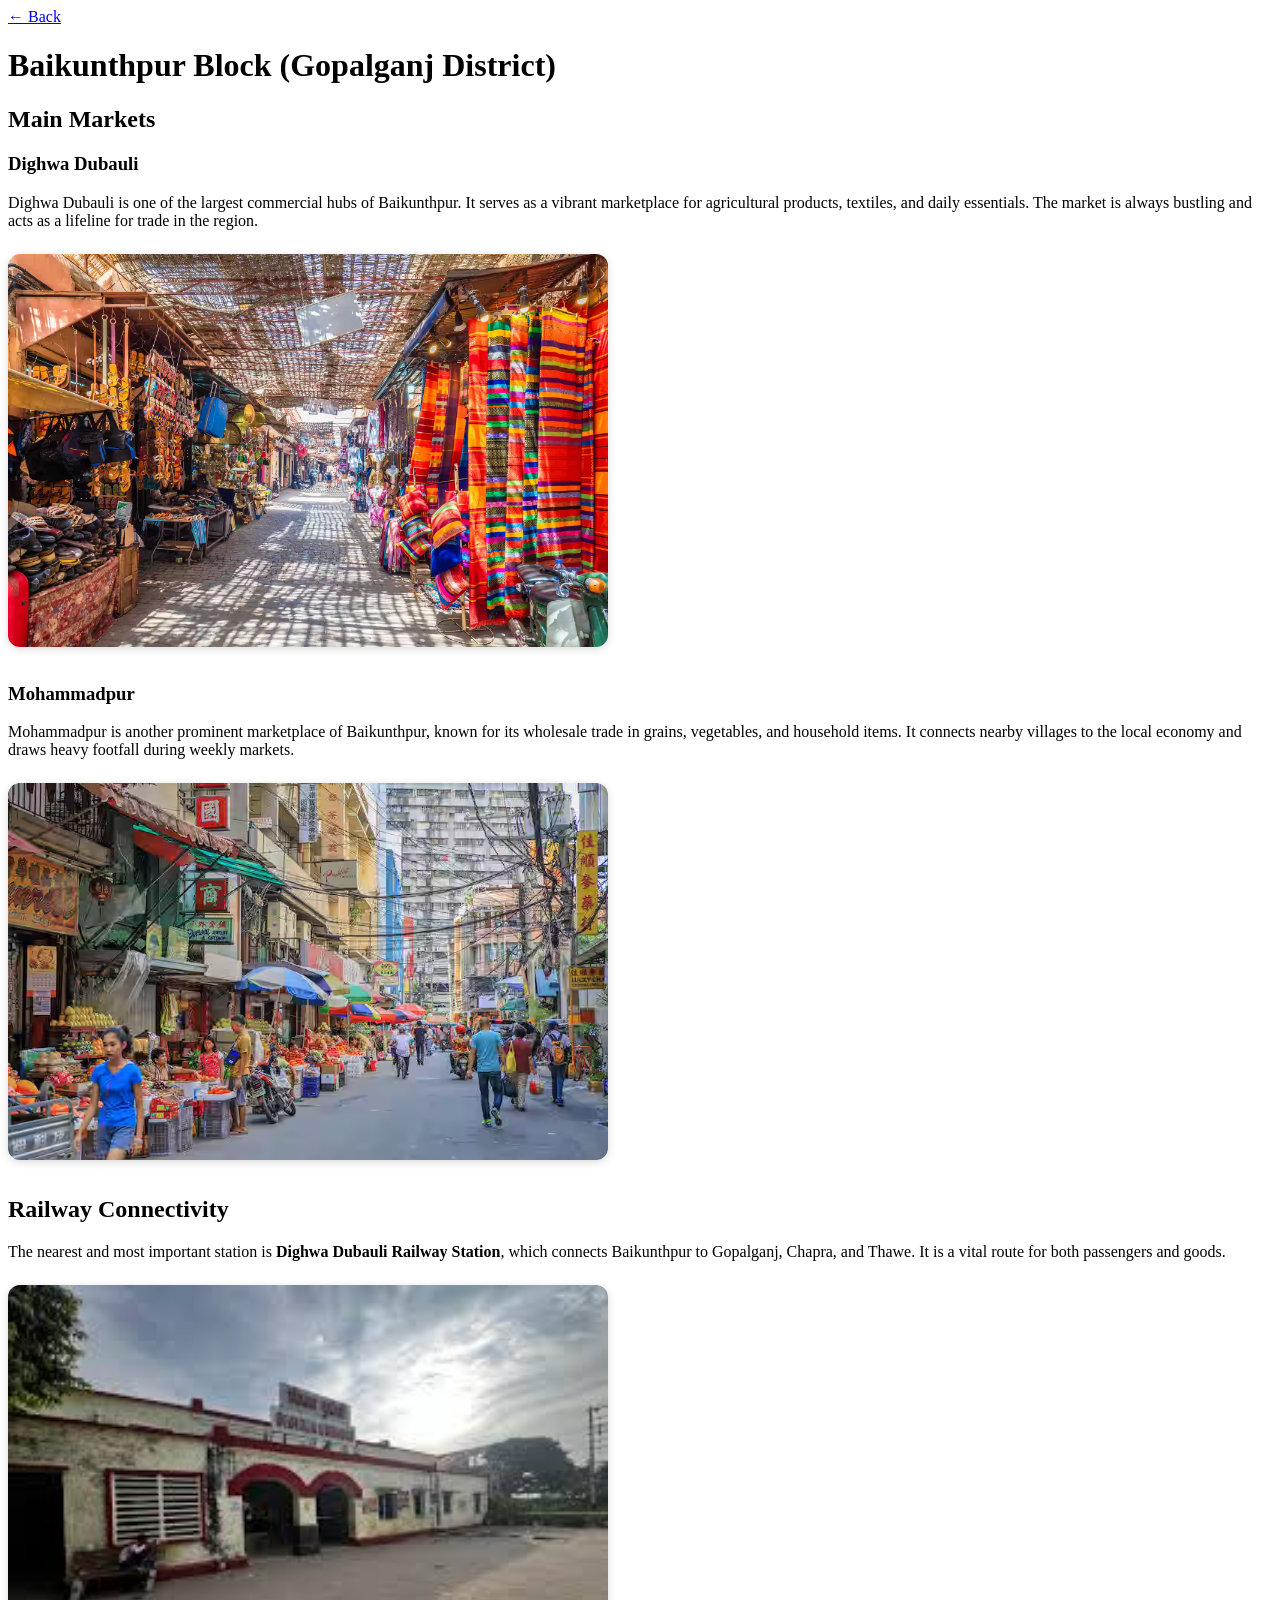
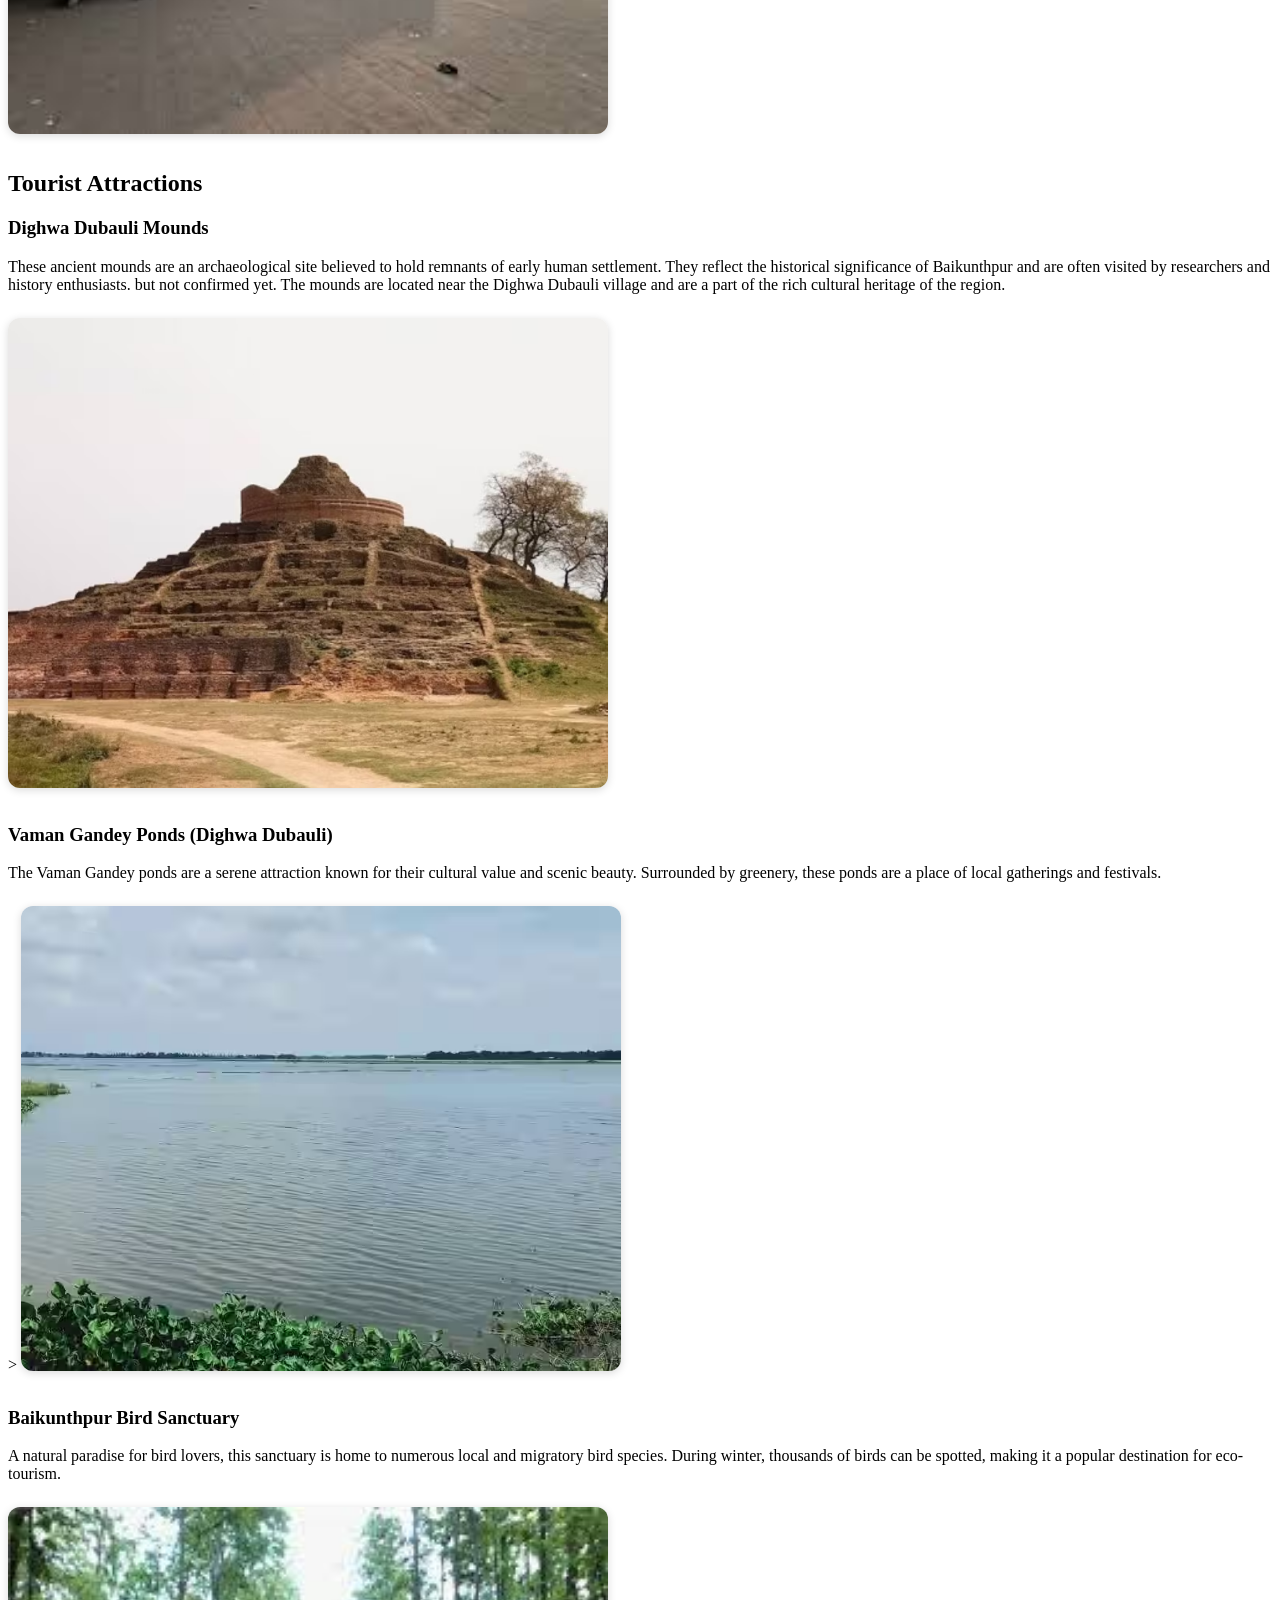
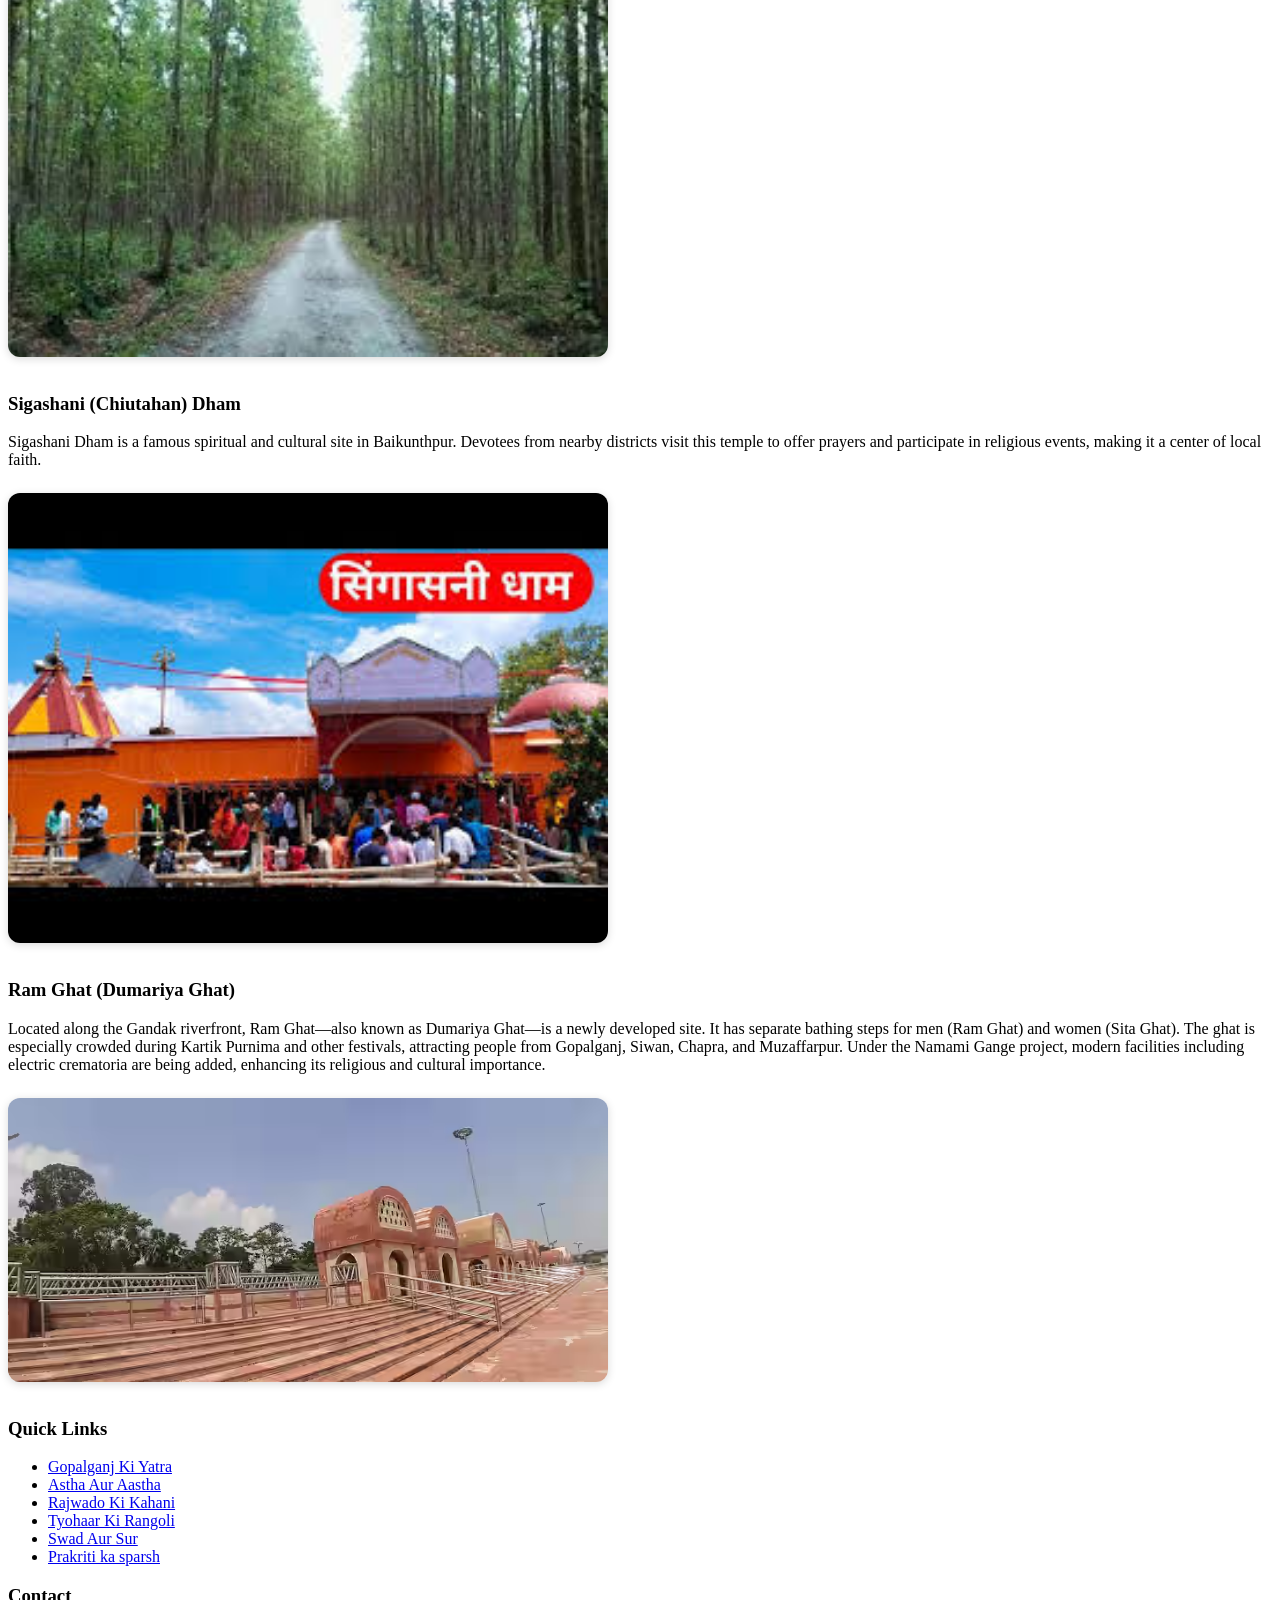
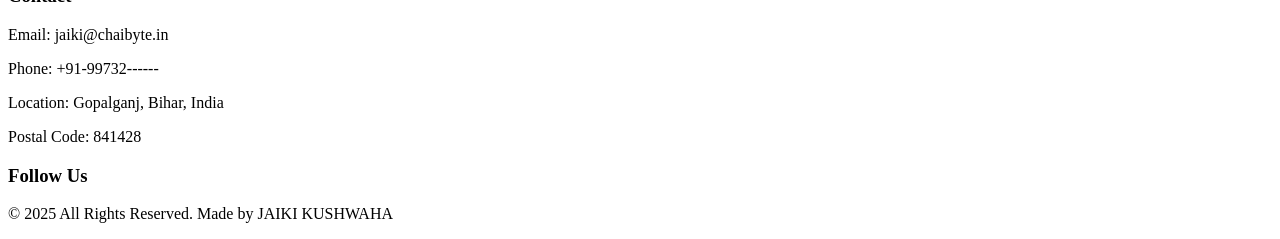
==== blocks/baikunthpur.html @ 605ecafc "add" ====
<!DOCTYPE html>
<html lang="en">
<head>
  <meta charset="UTF-8">
  <title>Baikunthpur Block — Gopalganj</title>
  <link rel="stylesheet" href="/explore-gopalganj/style.css">
  <style>
    .place {
      margin-bottom: 2rem;
    }
    .place img {
      width: 100%;
      max-width: 600px;
      border-radius: 12px;
      margin-top: 0.5rem;
      box-shadow: 0 2px 8px rgba(0,0,0,0.15);
    }
  </style>
</head>
<body>
  <nav><a href="/explore-gopalganj/index.html">← Back</a></nav>
  <main class="block-detail-page">
    <h1>Baikunthpur Block (Gopalganj District)</h1>

    <section>
      <h2>Main Markets</h2>
      <div class="place">
        <h3>Dighwa Dubauli</h3
            <p>
          Dighwa Dubauli is one of the largest commercial hubs of Baikunthpur. 
          It serves as a vibrant marketplace for agricultural products, textiles, and daily essentials. 
          The market is always bustling and acts as a lifeline for trade in the region.
        </p>
        <img src="/blocks/dighwa dubauli market.avif" alt="Dighwa Dubauli Market">
      </div>
      <div class="place">
        <h3>Mohammadpur</h3>
        <p>
          Mohammadpur is another prominent marketplace of Baikunthpur, 
          known for its wholesale trade in grains, vegetables, and household items. 
          It connects nearby villages to the local economy and draws heavy footfall during weekly markets.
        </p>
        <img src="/blocks/mohammadpur market.avif" alt="Mohammadpur Market">
      </div>
    </section>

    <section>
      <h2>Railway Connectivity</h2>
      <div class="place">
        <p>
          The nearest and most important station is <strong>Dighwa Dubauli Railway Station</strong>, 
          which connects Baikunthpur to Gopalganj, Chapra, and Thawe. 
          It is a vital route for both passengers and goods.
        </p>
        <img src="/blocks/dwdi railway.jpeg" alt="Dighwa Dubauli Railway Station">
      </div>
    </section>

    <section>
      <h2>Tourist Attractions</h2>

      <div class="place">
        <h3>Dighwa Dubauli Mounds</h3>
        <p>
          These ancient mounds are an archaeological site believed to hold remnants of 
          early human settlement. They reflect the historical significance of Baikunthpur and 
          are often visited by researchers and history enthusiasts. but not confirmed yet.
          The mounds are located near the Dighwa Dubauli village and are a part of the rich cultural heritage of the region.
        </p>
        <img src="/blocks/dighwa dubauli mounds.avif" alt="Dighwa Dubauli Mounds">
      </div>

      <div class="place">
        <h3>Vaman Gandey Ponds (Dighwa Dubauli)</h3>
        <p>
          The Vaman Gandey ponds are a serene attraction known for their cultural value and scenic beauty. 
          Surrounded by greenery, these ponds are a place of local gatherings and festivals.
        </p>>
        <img src="/blocks/vaman pandey ponds.avif" alt="Vaman Gandey Ponds">
      </div>

      <div class="place">
        <h3>Baikunthpur Bird Sanctuary</h3>
        <p>
          A natural paradise for bird lovers, this sanctuary is home to numerous local and migratory bird species. 
          During winter, thousands of birds can be spotted, making it a popular destination for eco-tourism.
        </p>
        <img src="/blocks/baikunthpur bird.jpeg" alt="Baikunthpur Bird Sanctuary">
      </div>

      <div class="place">
        <h3>Sigashani (Chiutahan) Dham</h3>
        <p>
          Sigashani Dham is a famous spiritual and cultural site in Baikunthpur. 
          Devotees from nearby districts visit this temple to offer prayers and participate in religious events, 
          making it a center of local faith.
        </p>
        <img src="/blocks/sigashani dham.jpeg" alt="Sigashani Dham Baikunthpur">
      </div>
    
        <div class="place">
        <h3>Ram Ghat (Dumariya Ghat)</h3>
        <p>
          Located along the Gandak riverfront, Ram Ghat—also known as Dumariya Ghat—is a newly developed site. 
          It has separate bathing steps for men (Ram Ghat) and women (Sita Ghat). 
          The ghat is especially crowded during Kartik Purnima and other festivals, attracting people 
          from Gopalganj, Siwan, Chapra, and Muzaffarpur. Under the Namami Gange project, 
          modern facilities including electric crematoria are being added, enhancing its religious 
          and cultural importance.
        </p>
        <img src="/blocks/dumariya ghat.avif" alt="Dumariya Ghat Baikunthpur">
      </div>
    </section>
    <!-- Footer -->
    <footer class="footer">
      <div class="footer-container">
        <div class="footer-section">
          <h3>Quick Links</h3>
          <ul>
            <li><a href="#yatra">Gopalganj Ki Yatra</a></li>
            <li><a href="#">Astha Aur Aastha</a></li>
            <li><a href="#">Rajwado Ki Kahani</a></li>
            <li><a href="#">Tyohaar Ki Rangoli</a></li>
            <li><a href="#">Swad Aur Sur</a></li>
            <li><a href="#">Prakriti ka sparsh</a></li>
          </ul>
        </div>

        <div class="footer-section">
          <h3>Contact</h3>
          <p>Email: jaiki@chaibyte.in</p>
          <p>Phone: +91-99732------</p>
          <p>Location: Gopalganj, Bihar, India</p>
          <p>Postal Code: 841428</p>
        </div>

        <div class="footer-section">
          <h3>Follow Us</h3>
          <a href="https://instagram.com/jaiki_839" target="_blank"><i class="fab fa-instagram"></i></a>
          <a href="https://github.com/Jaiki-839" target="_blank"><i class="fab fa-github"></i></a>
          <a href="https://linkedin.com/Jaiki_839" target="_blank"><i class="fab fa-linkedin"></i></a>
          <a href="https://x.com/Jaiki_Kushwaha" target="_blank"><i class="fab fa-twitter"></i></a>
          <a href="https://www.chaibyte.in" target="_blank"><i class="fas fa-globe"></i></a>
        </div>
      </div>
      <div class="footer-bottom">
        <p>&copy; 2025 All Rights Reserved. Made by JAIKI KUSHWAHA</p>
      </div>
    </footer>
  </main>
</body>
</html>
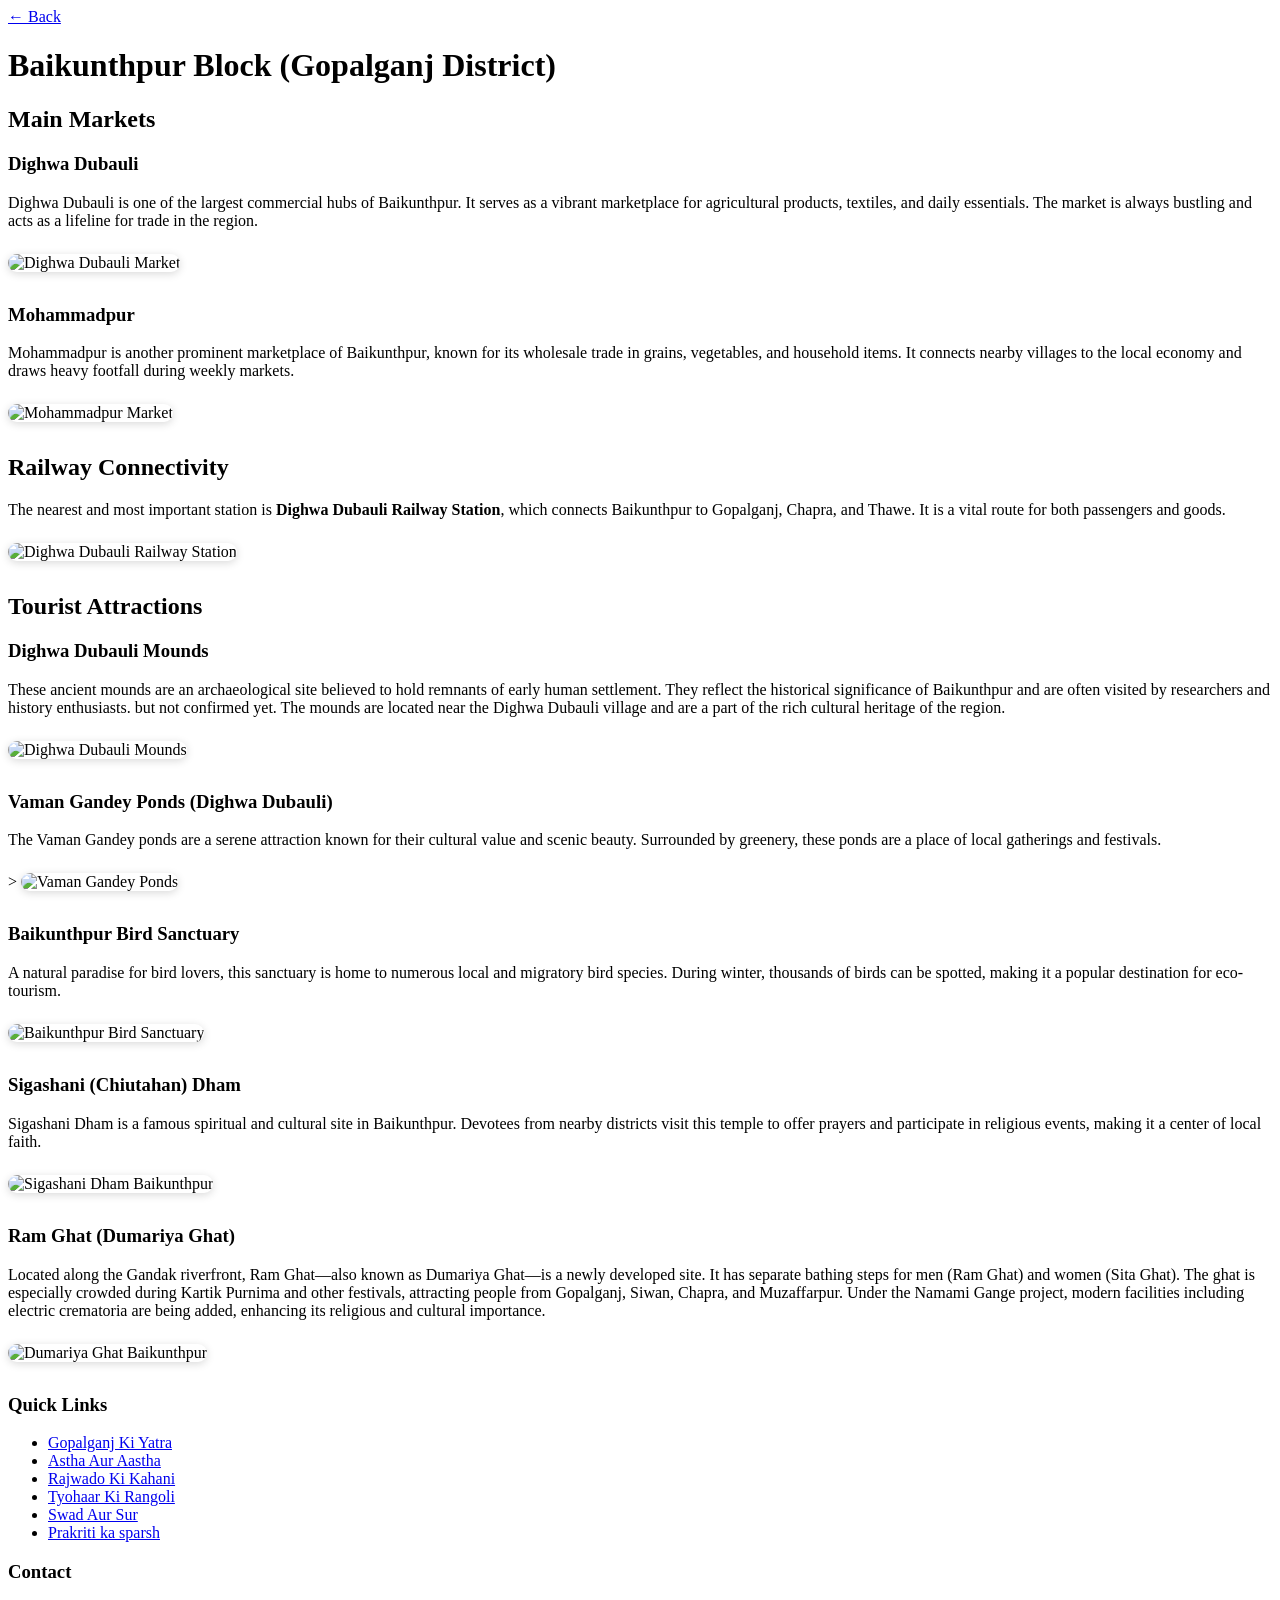
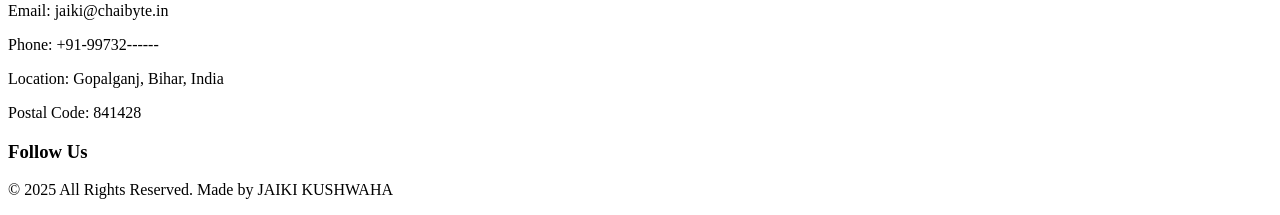
==== commit b6365311: "fix bug" ====
--- a/blocks/baikunthpur.html
+++ b/blocks/baikunthpur.html
@@ -31,7 +31,7 @@
           It serves as a vibrant marketplace for agricultural products, textiles, and daily essentials. 
           The market is always bustling and acts as a lifeline for trade in the region.
         </p>
-        <img src="/blocks/dighwa dubauli market.avif" alt="Dighwa Dubauli Market">
+        <img src="/explore-gopalganj/blocks/dighwa dubauli market.avif" alt="Dighwa Dubauli Market">
       </div>
       <div class="place">
         <h3>Mohammadpur</h3>
@@ -40,7 +40,7 @@
           known for its wholesale trade in grains, vegetables, and household items. 
           It connects nearby villages to the local economy and draws heavy footfall during weekly markets.
         </p>
-        <img src="/blocks/mohammadpur market.avif" alt="Mohammadpur Market">
+        <img src="/explore-gopalganj/blocks/mohammadpur market.avif" alt="Mohammadpur Market">
       </div>
     </section>
 
@@ -52,7 +52,7 @@
           which connects Baikunthpur to Gopalganj, Chapra, and Thawe. 
           It is a vital route for both passengers and goods.
         </p>
-        <img src="/blocks/dwdi railway.jpeg" alt="Dighwa Dubauli Railway Station">
+        <img src="/explore-gopalganj/blocks/dwdi railway.jpeg" alt="Dighwa Dubauli Railway Station">
       </div>
     </section>
 
@@ -67,7 +67,7 @@
           are often visited by researchers and history enthusiasts. but not confirmed yet.
           The mounds are located near the Dighwa Dubauli village and are a part of the rich cultural heritage of the region.
         </p>
-        <img src="/blocks/dighwa dubauli mounds.avif" alt="Dighwa Dubauli Mounds">
+        <img src="/explore-gopalganj/blocks/dighwa dubauli mounds.avif" alt="Dighwa Dubauli Mounds">
       </div>
 
       <div class="place">
@@ -76,7 +76,7 @@
           The Vaman Gandey ponds are a serene attraction known for their cultural value and scenic beauty. 
           Surrounded by greenery, these ponds are a place of local gatherings and festivals.
         </p>>
-        <img src="/blocks/vaman pandey ponds.avif" alt="Vaman Gandey Ponds">
+        <img src="/explore-gopalganj/blocks/vaman pandey ponds.avif" alt="Vaman Gandey Ponds">
       </div>
 
       <div class="place">
@@ -85,7 +85,7 @@
           A natural paradise for bird lovers, this sanctuary is home to numerous local and migratory bird species. 
           During winter, thousands of birds can be spotted, making it a popular destination for eco-tourism.
         </p>
-        <img src="/blocks/baikunthpur bird.jpeg" alt="Baikunthpur Bird Sanctuary">
+        <img src="/explore-gopalganj/blocks/baikunthpur bird.jpeg" alt="Baikunthpur Bird Sanctuary">
       </div>
 
       <div class="place">
@@ -95,7 +95,7 @@
           Devotees from nearby districts visit this temple to offer prayers and participate in religious events, 
           making it a center of local faith.
         </p>
-        <img src="/blocks/sigashani dham.jpeg" alt="Sigashani Dham Baikunthpur">
+        <img src="/explore-gopalganj/blocks/sigashani dham.jpeg" alt="Sigashani Dham Baikunthpur">
       </div>
     
         <div class="place">
@@ -108,7 +108,7 @@
           modern facilities including electric crematoria are being added, enhancing its religious 
           and cultural importance.
         </p>
-        <img src="/blocks/dumariya ghat.avif" alt="Dumariya Ghat Baikunthpur">
+        <img src="/explore-gopalganj/blocks/dumariya ghat.avif" alt="Dumariya Ghat Baikunthpur">
       </div>
     </section>
     <!-- Footer -->
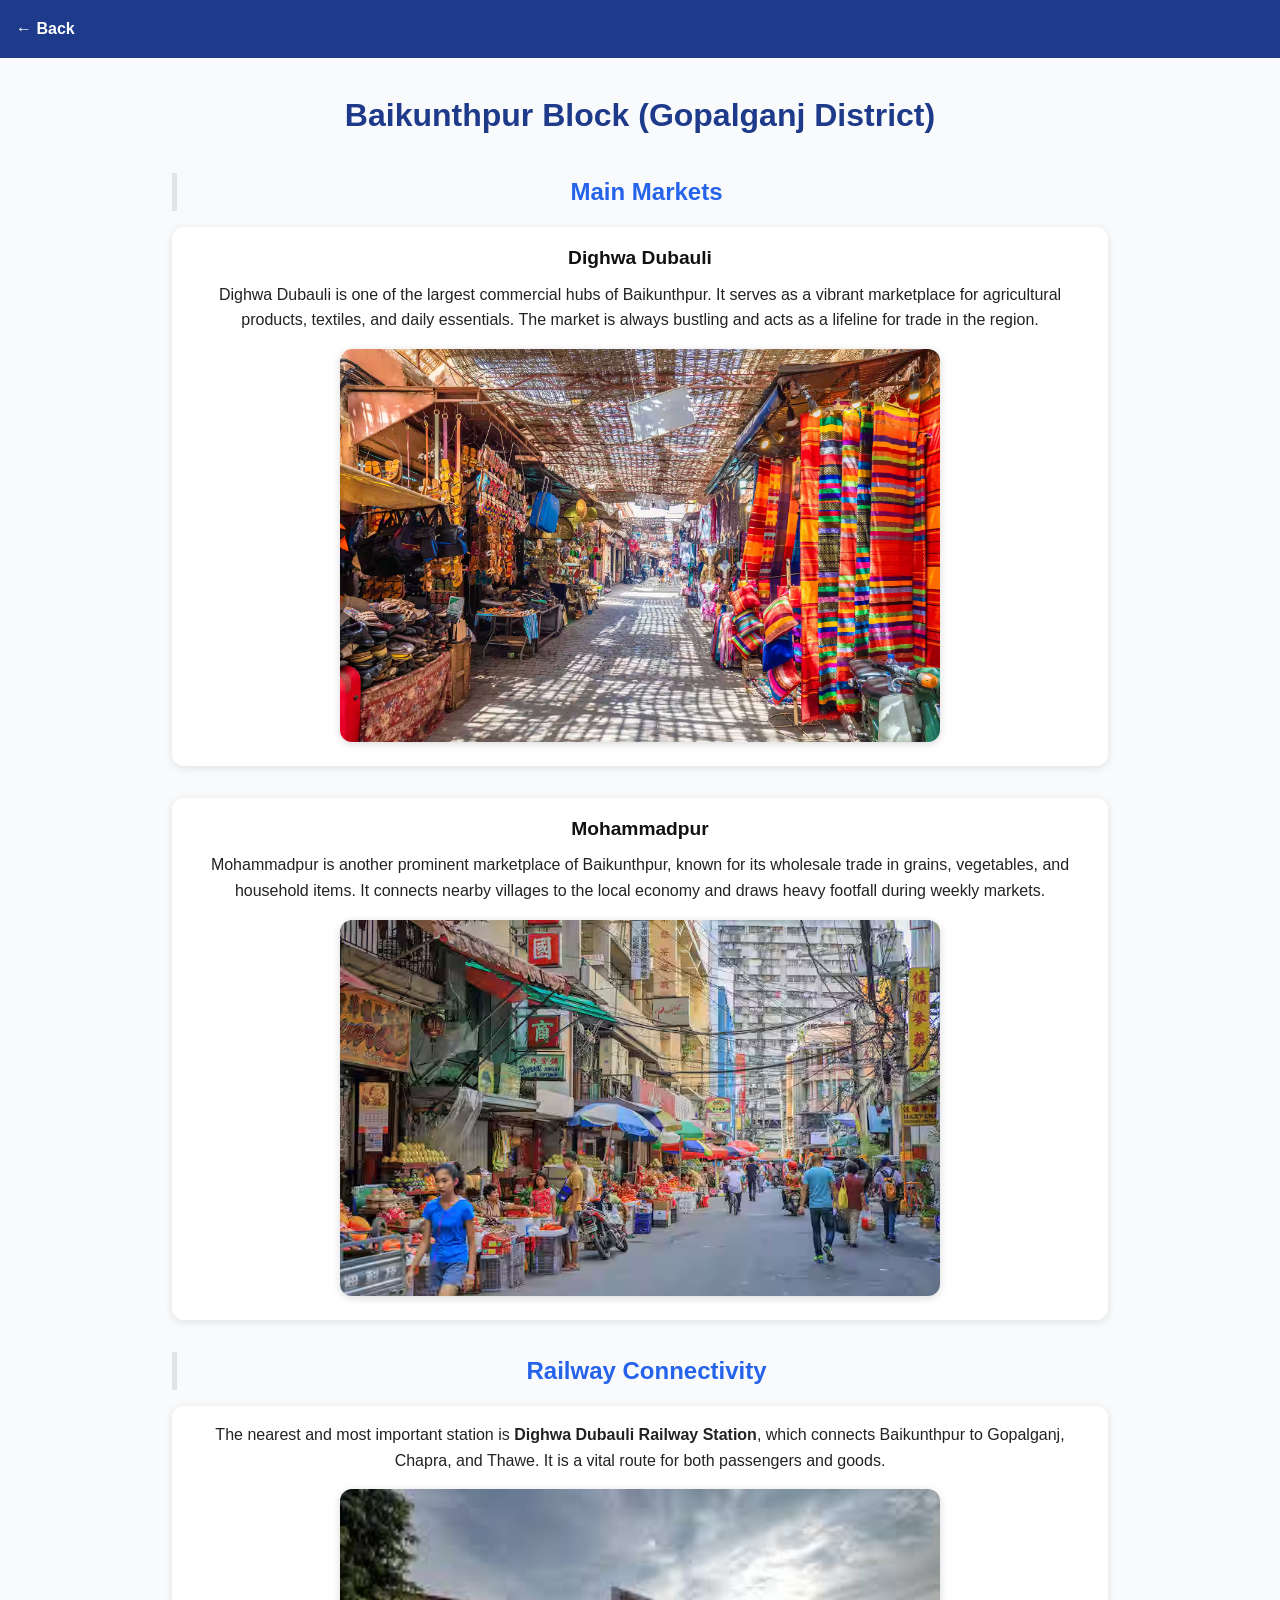
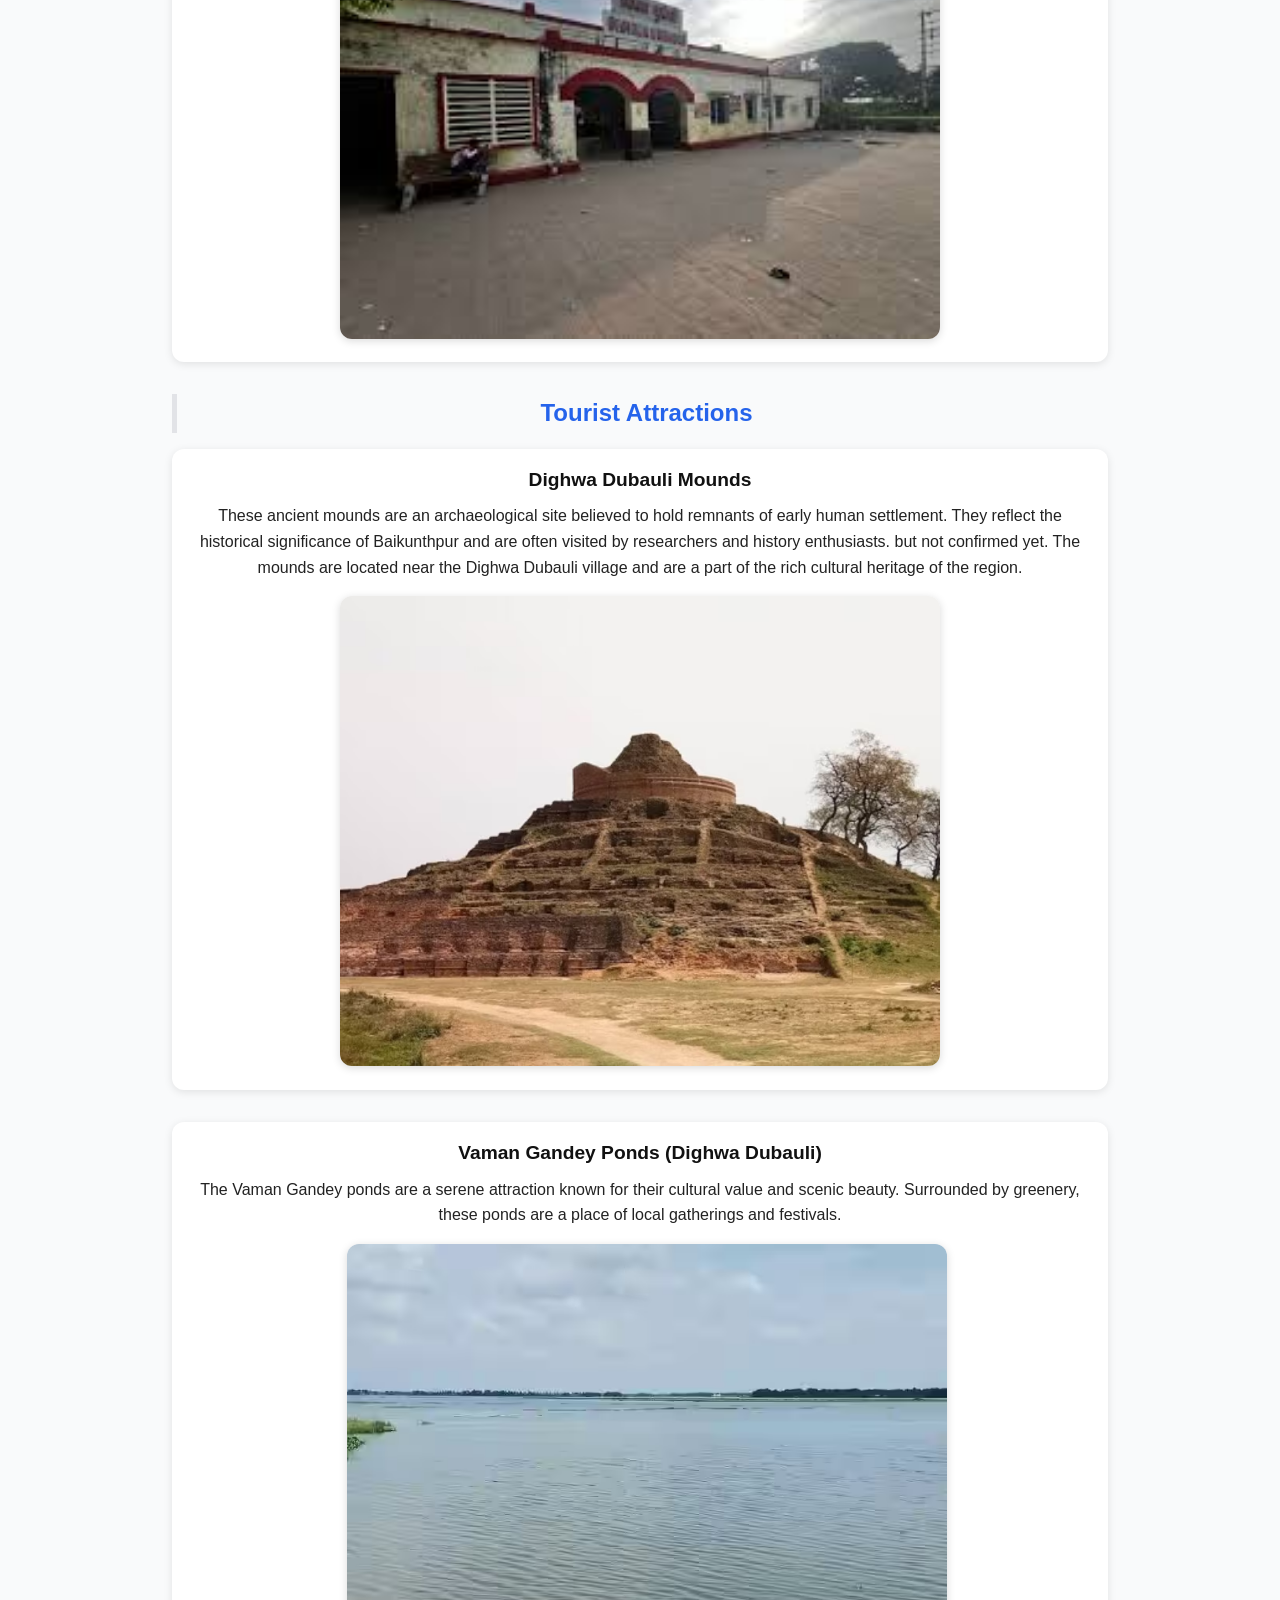
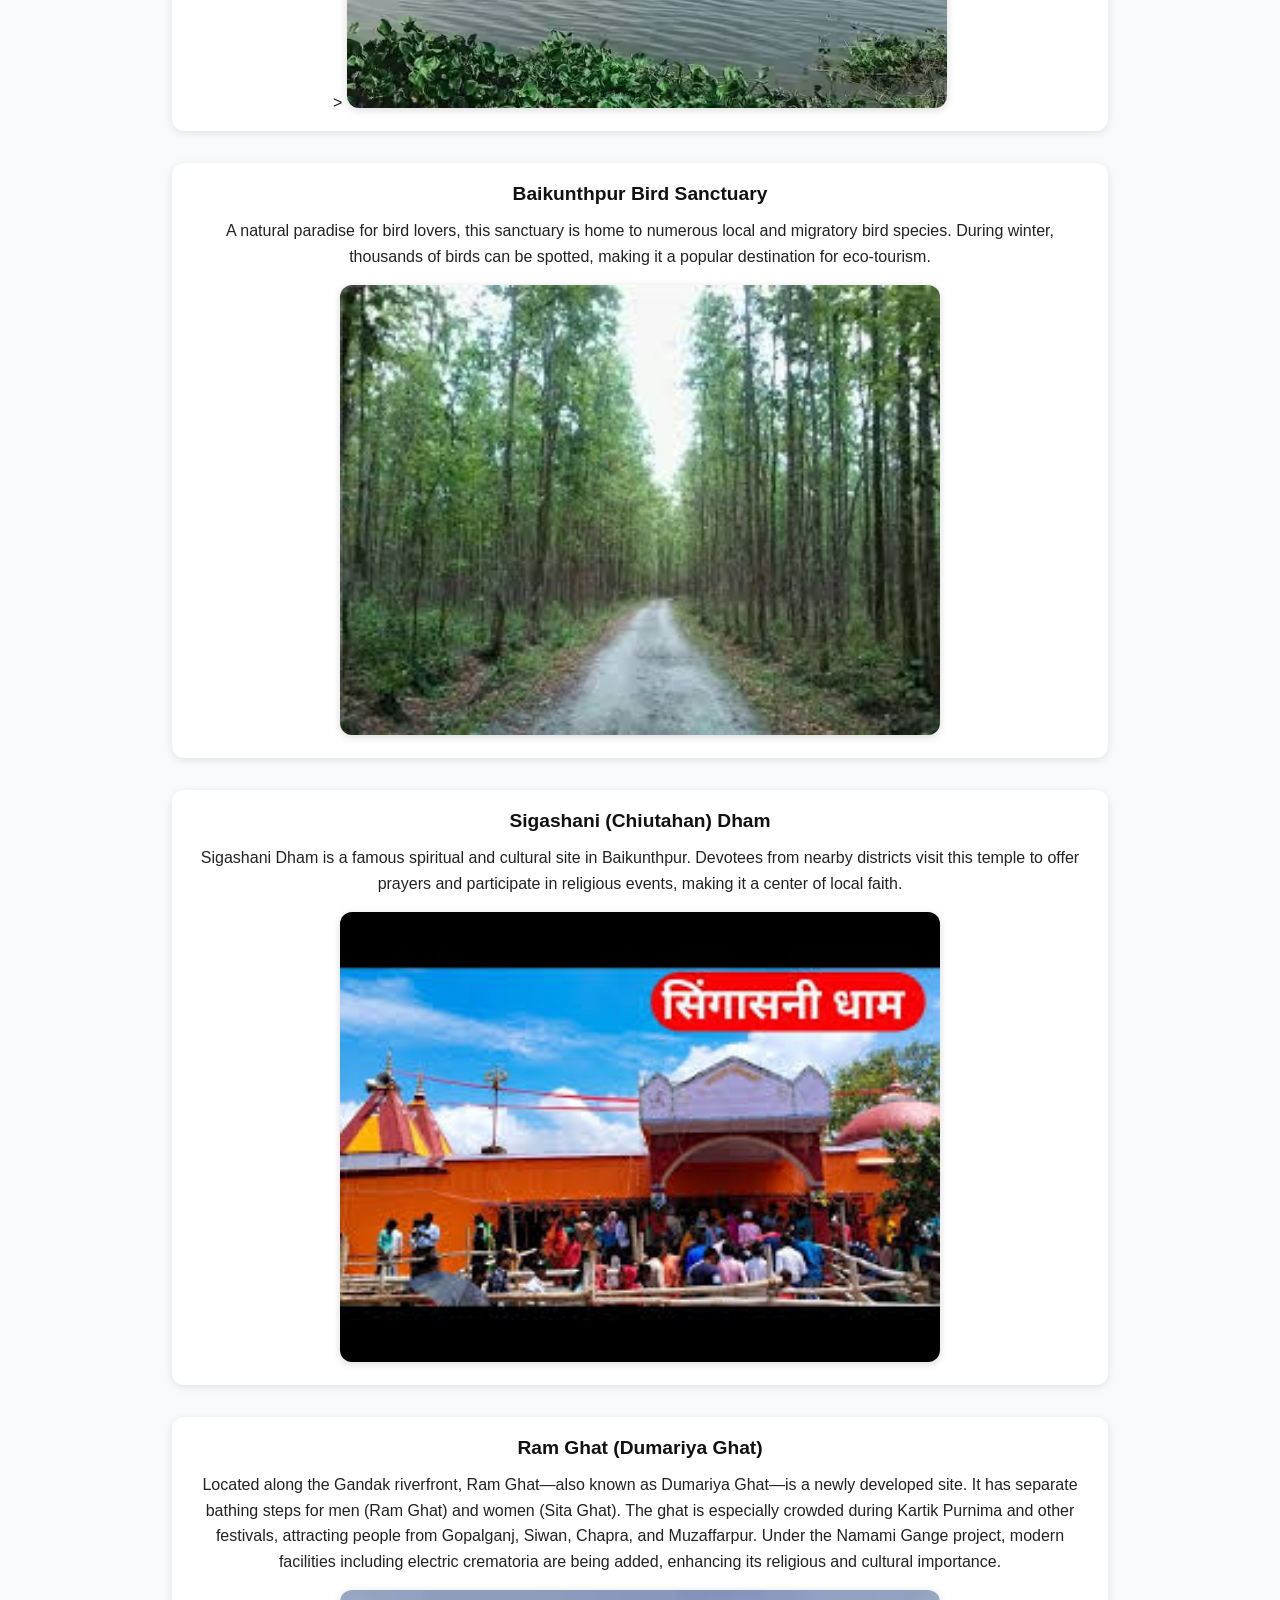
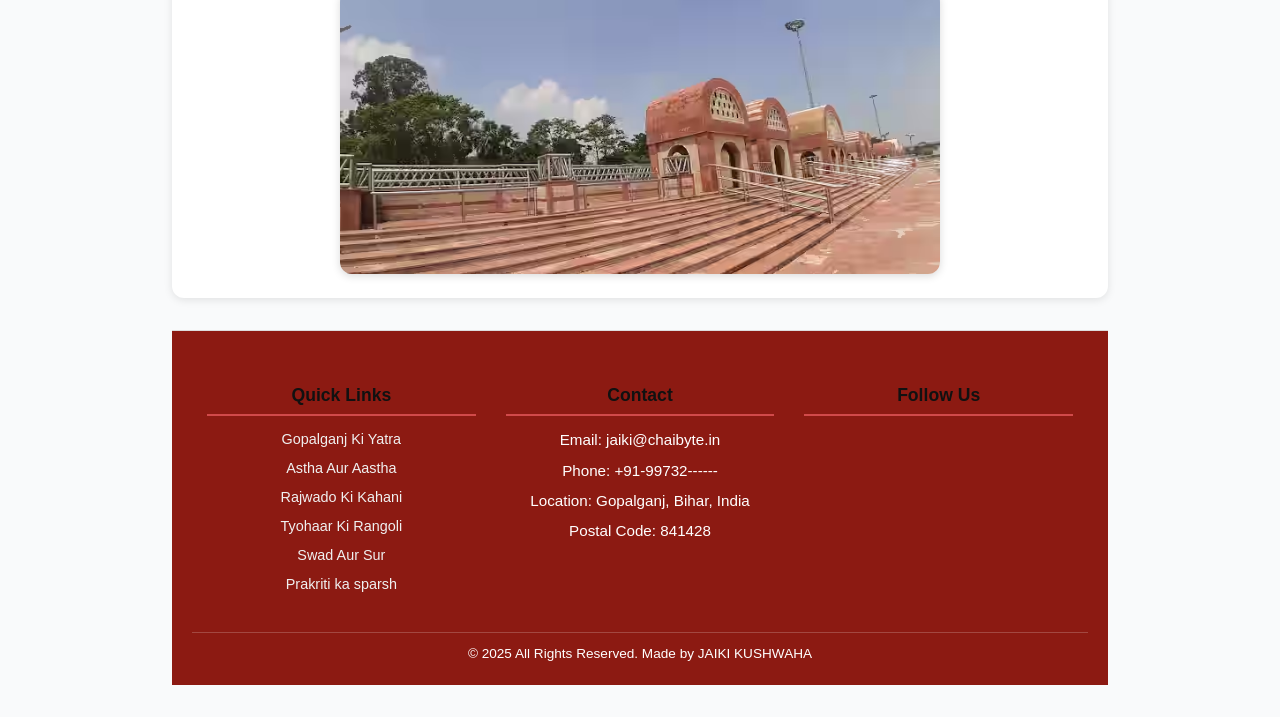
==== commit a4c59e36: "Used Relative path instead of Absolute path" ====
--- a/blocks/baikunthpur.html
+++ b/blocks/baikunthpur.html
@@ -3,7 +3,7 @@
 <head>
   <meta charset="UTF-8">
   <title>Baikunthpur Block — Gopalganj</title>
-  <link rel="stylesheet" href="/explore-gopalganj/style.css">
+  <link rel="stylesheet" href="../style.css">
   <style>
     .place {
       margin-bottom: 2rem;
@@ -19,7 +19,7 @@
 </head>
 <body>
   <nav><a href="/explore-gopalganj/index.html">← Back</a></nav>
-  <main class="block-detail-page">
+  <main class="block-detail-page" style="text-align: center;">
     <h1>Baikunthpur Block (Gopalganj District)</h1>
 
     <section>
@@ -31,7 +31,7 @@
           It serves as a vibrant marketplace for agricultural products, textiles, and daily essentials. 
           The market is always bustling and acts as a lifeline for trade in the region.
         </p>
-        <img src="/explore-gopalganj/blocks/dighwa dubauli market.avif" alt="Dighwa Dubauli Market">
+        <img src="./dighwa dubauli market.avif" alt="Dighwa Dubauli Market">
       </div>
       <div class="place">
         <h3>Mohammadpur</h3>
@@ -40,7 +40,7 @@
           known for its wholesale trade in grains, vegetables, and household items. 
           It connects nearby villages to the local economy and draws heavy footfall during weekly markets.
         </p>
-        <img src="/explore-gopalganj/blocks/mohammadpur market.avif" alt="Mohammadpur Market">
+        <img src="./mohammadpur market.avif" alt="Mohammadpur Market">
       </div>
     </section>
 
@@ -52,7 +52,7 @@
           which connects Baikunthpur to Gopalganj, Chapra, and Thawe. 
           It is a vital route for both passengers and goods.
         </p>
-        <img src="/explore-gopalganj/blocks/dwdi railway.jpeg" alt="Dighwa Dubauli Railway Station">
+        <img src="./dwdi railway.jpeg" alt="Dighwa Dubauli Railway Station">
       </div>
     </section>
 
@@ -67,7 +67,7 @@
           are often visited by researchers and history enthusiasts. but not confirmed yet.
           The mounds are located near the Dighwa Dubauli village and are a part of the rich cultural heritage of the region.
         </p>
-        <img src="/explore-gopalganj/blocks/dighwa dubauli mounds.avif" alt="Dighwa Dubauli Mounds">
+        <img src="./dighwa dubauli mounds.avif" alt="Dighwa Dubauli Mounds">
       </div>
 
       <div class="place">
@@ -76,7 +76,7 @@
           The Vaman Gandey ponds are a serene attraction known for their cultural value and scenic beauty. 
           Surrounded by greenery, these ponds are a place of local gatherings and festivals.
         </p>>
-        <img src="/explore-gopalganj/blocks/vaman pandey ponds.avif" alt="Vaman Gandey Ponds">
+        <img src="./vaman pandey ponds.avif" alt="Vaman Gandey Ponds">
       </div>
 
       <div class="place">
@@ -85,7 +85,7 @@
           A natural paradise for bird lovers, this sanctuary is home to numerous local and migratory bird species. 
           During winter, thousands of birds can be spotted, making it a popular destination for eco-tourism.
         </p>
-        <img src="/explore-gopalganj/blocks/baikunthpur bird.jpeg" alt="Baikunthpur Bird Sanctuary">
+        <img src="./baikunthpur bird.jpeg" alt="Baikunthpur Bird Sanctuary">
       </div>
 
       <div class="place">
@@ -95,7 +95,7 @@
           Devotees from nearby districts visit this temple to offer prayers and participate in religious events, 
           making it a center of local faith.
         </p>
-        <img src="/explore-gopalganj/blocks/sigashani dham.jpeg" alt="Sigashani Dham Baikunthpur">
+        <img src="./sigashani dham.jpeg" alt="Sigashani Dham Baikunthpur">
       </div>
     
         <div class="place">
@@ -108,7 +108,7 @@
           modern facilities including electric crematoria are being added, enhancing its religious 
           and cultural importance.
         </p>
-        <img src="/explore-gopalganj/blocks/dumariya ghat.avif" alt="Dumariya Ghat Baikunthpur">
+        <img src="./dumariya ghat.avif" alt="Dumariya Ghat Baikunthpur">
       </div>
     </section>
     <!-- Footer -->
--- a/style.css
+++ b/style.css
@@ -0,0 +1,602 @@
+body {
+    margin: 0;
+    font-family: Arial, sans-serif;
+    scroll-behavior: smooth;
+    overflow-x: hidden;
+}
+/* Loader Container */
+#loader {
+  position: fixed;
+  top: 0;
+  left: 0;
+  width: 100%;
+  height: 100%;
+  background: #fef6e4; /* light warm background like Madhubani base */
+  display: flex;
+  align-items: center;
+  justify-content: center;
+  z-index: 9999;
+  flex-direction: column;
+}
+
+/* Loader Circle with cultural colors inspired by Bihar's Madhubani art */
+.loader-circle {
+  width: 120px;
+  height: 120px;
+  border: 10px solid #f58220; /* orange/gold */
+  border-top: 10px solid #007849; /* peepal leaf green */
+  border-radius: 50%;
+  animation: spin 1.5s linear infinite;
+  box-shadow: 0 0 20px rgba(0,0,0,0.2);
+}
+
+/* Text below loader */
+#loader p {
+  margin-top: 20px;
+  align-items: center;
+  font-size: 1.5rem;
+  font-weight: bold;
+  color: #6b0f08; /* your navbar color */
+  font-family: 'Georgia', serif;
+  letter-spacing: 1px;
+}
+
+/* Spin Animation */
+@keyframes spin {
+  0% { transform: rotate(0deg);}
+  100% { transform: rotate(360deg);}
+}
+
+.navbar {
+    background: #a54410;
+    width: 100%;
+    position: fixed;
+    top: 0;
+    left: 0;
+    z-index: 100;
+}
+.nav-container {
+    display: flex;
+    justify-content: flex-start;
+    align-items: center;
+    position: relative;
+    max-width: 1200px;
+    margin: 0 auto;
+    padding: 15px 20px;
+    width: 100%;
+    gap: 48px;
+}
+.logo {
+    color: white;
+    font-weight: bold;
+    font-size: 1.1rem;
+    margin-right: 200px; /* controls space between logo & menu links */
+}
+
+.nav-links {
+    list-style: none;
+    display: flex;
+    gap: 12px;
+    font-size: 0.9rem;
+    padding-left: 0;
+    margin: 0;
+}
+.nav-links li a {
+    display: flex;
+    align-items: center;
+    gap: 5px;  /* space between icon and text */
+    /* other styles */
+} 
+.nav-links li a {
+    color: white;
+    text-decoration: none;
+    padding: flex;
+    transition: background 0.3s, font-size 0.3s;
+    font-weight: 500;
+}
+
+.nav-links li a:hover {
+    text-decoration: underline;
+   size-adjust: 0.95;
+    background: rgba(250, 7, 7, 0.1);
+    size: 0.95;
+}
+.menu-toggle {
+    display: none;
+    cursor: pointer;
+}
+@media (max-width: 768px) {
+    .nav-container {
+        gap: 0;
+        padding: 10px 15px;
+    }
+    .nav-links {
+        display: none;
+        flex-direction: column;
+        align-items: flex-start;
+        background: #6b0f08;
+        position: absolute;
+        top: 100%;
+        left: 0;
+        width: 100vw;
+        min-width: 180px;
+        padding: 16px 0 12px 15px;
+        z-index: 999;
+        box-shadow: 0 4px 12px rgba(0,0,0,0.12);
+    }
+    .nav-links.show {
+        display: flex;
+    }
+    .menu-toggle {
+        display: block;
+        font-size: 1.8rem;
+        color: white;
+        position: absolute;
+        left: 50%;
+        transform: translateX(-50%);
+    }
+}
+
+
+
+
+/* Hero Section */
+.hero {
+    position: relative;
+    height: 100vh;
+    background: url('cq5dam.web.1280.765.jpeg') no-repeat center/cover;
+    display: flex;
+    justify-content: flex-start;
+    align-items: center;
+    padding: 0 80px;
+    color: white;
+}
+
+.hero::before {
+    content: "";
+    position: absolute;
+    top: 0;
+    left: 0;
+    width: 100%;
+    height: 100%;
+    background-color: rgba(0, 0, 0, 0.5);
+    z-index: 1;
+}
+
+.hero-text {
+    position: relative;
+    z-index: 2;
+    display: flex;
+    flex-direction: column;
+    align-items: flex-start;
+    text-align: left;
+    margin-top: 50px;
+}
+
+.hero-text h1 {
+    font-size: 3rem;
+    font-weight: bold;
+    text-shadow: 2px 2px 10px rgba(0,0,0,0.5);
+    animation: slideIn 1.5s ease-out forwards;
+    opacity: 0;
+}
+
+.hero-text p {
+    font-size: 1.2rem;
+    margin-top: 20px;
+    animation: fadeIn 2s ease-out forwards;
+    opacity: 0;
+}
+
+.hero-btn {
+    background-color: #d14a4a;
+    color: white;
+    padding: 12px 25px;
+    border-radius: 25px;
+    text-decoration: none;
+    margin-top: 20px;
+    font-weight: bold;
+    transition: background 0.3s, transform 0.3s;
+}
+
+.hero-btn:hover {
+    background-color: #a10210;
+    transform: scale(1.05);
+}
+
+/* Animations */
+@keyframes slideIn {
+    from { transform: translateX(-50px); opacity: 0; }
+    to { transform: translateX(0); opacity: 1; }
+}
+
+@keyframes fadeIn {
+    from { opacity: 0; transform: translateY(20px);}
+    to { opacity: 1; transform: translateY(0);}
+}
+
+/* Journey Section */
+.journey {
+    padding: 120px 20px 80px;
+    background: #f9f5f0;
+    text-align: center;
+}
+
+.journey h2 {
+    font-size: 2.5rem;
+    margin-bottom: 50px;
+    color: #6b0f08;
+}
+
+.rope-journey {
+    position: relative;
+    display: flex;
+    flex-direction: column;
+    align-items: flex-start;
+    max-width: 700px;
+    margin: 0 auto 40px;
+}
+
+.rope-journey::before {
+    content: "";
+    position: absolute;
+    top: 0;
+    left: 20px;
+    width: 4px;
+    height: 100%;
+    background: repeating-linear-gradient(
+        to bottom,
+        #d14a4a,
+        #d14a4a 10px,
+        transparent 10px,
+        transparent 20px
+    );
+    border-radius: 2px;
+}
+
+.journey-step {
+    position: relative;
+    padding-left: 50px;
+    margin-bottom: 40px;
+    animation: fadeIn 1s ease-out forwards;
+    opacity: 0;
+}
+
+.journey-step p {
+    font-size: 1.2rem;
+    color: #333;
+    background: white;
+    display: inline-block;
+    padding: 10px 15px;
+    border-radius: 15px;
+    box-shadow: 0 3px 6px rgba(0,0,0,0.1);
+}
+
+.journey-step::before {
+    content: "";
+    position: absolute;
+    left: 10px;
+    top: 10px;
+    width: 20px;
+    height: 20px;
+    background: #d14a4a;
+    border-radius: 50%;
+    border: 3px solid white;
+}
+
+.journey-btn {
+    display: inline-block;
+    background-color: #d14a4a;
+    color: white;
+    padding: 12px 30px;
+    border-radius: 25px;
+    text-decoration: none;
+    font-weight: bold;
+    transition: background 0.3s, transform 0.3s;
+}
+
+.journey-btn:hover {
+    background-color: #a10210;
+    transform: scale(1.05);
+}
+/* gopalganj ki yatra */
+.yatra {
+  padding: 100px 20px;
+  background: #fffdf8;
+  text-align: center;
+}
+
+.yatra h2 {
+  font-size: 2.2rem;
+  color: #6b0f08;
+  margin-bottom: 10px;
+}
+.yatra-intro {
+  color: #444;
+  margin-bottom: 40px;
+}
+
+.yatra-flow {
+  display: flex;
+  flex-direction: column;
+  align-items: center;
+  gap: 30px;
+}
+
+.yatra-level {
+  display: flex;
+  justify-content: center;
+  gap: 30px;
+  flex-wrap: wrap;
+}
+
+.yatra-box {
+  background: #fff;
+  border: 2px solid #d14a4a;
+  border-radius: 10px;
+  padding: 15px 25px;
+  font-weight: bold;
+  color: #a10210;
+  box-shadow: 0 4px 10px rgba(0,0,0,0.08);
+  transition: transform 0.3s;
+}
+.yatra-box:hover {
+  transform: scale(1.05);
+}
+
+.yatra-arrow {
+  font-size: 1.8rem;
+  color: #d14a4a;
+}
+
+.yatra-arrow.double {
+  margin-top: -15px;
+}
+
+.blocks {
+  display: flex;
+  gap: 40px;
+  flex-wrap: wrap;
+}
+
+.yatra-subblock {
+  background: #fafafa;
+  border: 1px solid #ddd;
+  border-radius: 12px;
+  padding: 20px;
+  width: 260px;
+  text-align: left;
+  box-shadow: 0 4px 8px rgba(0,0,0,0.05);
+}
+
+.yatra-subblock h3 {
+  color: #6b0f08;
+  font-size: 1.2rem;
+  margin-bottom: 12px;
+  border-bottom: 2px solid #d14a4a;
+  padding-bottom: 6px;
+}
+
+.yatra-subblock ul {
+  list-style: none;
+  padding: 0;
+  margin: 0;
+}
+
+.yatra-subblock li {
+  padding: 6px 0;
+  font-size: 1rem;
+  color: #333;
+}
+.block-buttons {
+  display: flex;
+  flex-wrap: wrap;
+  gap: 12px;
+  margin-top: 15px;
+}
+
+.block-btn {
+  display: inline-block;
+  padding: 10px 18px;
+  background: #d14a4a;
+  color: #fff;
+  font-size: 0.95rem;
+  border-radius: 8px;
+  text-decoration: none;
+  transition: background 0.3s, transform 0.2s;
+}
+
+.block-btn:hover {
+  background: #a10210;
+  transform: translateY(-2px);
+}
+
+/* General Reset */
+* {
+  margin: 0;
+  padding: 0;
+  box-sizing: border-box;
+  font-family: "Segoe UI", Tahoma, Geneva, Verdana, sans-serif;
+}
+
+body {
+  background: #f9fafb;
+  color: #222;
+  line-height: 1.6;
+}
+
+/* Navbar */
+nav {
+  background: #1e3a8a; /* dark blue */
+  padding: 1rem;
+}
+
+nav a {
+  color: #fff;
+  text-decoration: none;
+  font-weight: bold;
+  font-size: 1rem;
+}
+nav a:hover {
+  text-decoration: underline;
+}
+
+/* Main Content */
+main.block-detail-page {
+  padding: 2rem;
+  max-width: 1000px;
+  margin: auto;
+}
+
+h1 {
+  font-size: 2rem;
+  color: #1e3a8a;
+  margin-bottom: 1.5rem;
+  text-align: center;
+}
+
+h2 {
+  font-size: 1.5rem;
+  margin-top: 2rem;
+  margin-bottom: 1rem;
+  color: #2563eb; /* blue shade */
+  border-left: 5px solid #e2e3e7;
+  padding-left: 0.5rem;
+}
+
+h3 {
+  font-size: 1.2rem;
+  margin-bottom: 0.5rem;
+  color: #111;
+}
+
+/* Places Section */
+.place {
+  background: #fff;
+  padding: 1rem;
+  margin-bottom: 1.5rem;
+  border-radius: 12px;
+  box-shadow: 0 2px 8px rgba(0,0,0,0.1);
+  transition: transform 0.2s ease;
+}
+.place:hover {
+  transform: translateY(-4px);
+}
+.place p {
+  margin-bottom: 0.5rem;
+}
+.place img {
+  width: 100%;
+  max-width: 600px;
+  border-radius: 12px;
+  margin-top: 0.5rem;
+  box-shadow: 0 2px 8px rgba(0,0,0,0.15);
+}
+
+/* Footer */
+footer {
+  text-align: center;
+  padding: 1rem;
+  margin-top: 2rem;
+  color: #555;
+  font-size: 0.9rem;
+  border-top: 1px solid #ddd;
+}
+
+/* Responsive */
+@media (max-width: 768px) {
+  main.block-detail-page {
+    padding: 1rem;
+  }
+  h1 {
+    font-size: 1.5rem;
+  }
+  h2 {
+    font-size: 1.2rem;
+  }
+  .place img {
+    max-width: 100%;
+  }
+}
+
+
+
+/* Footer */
+.footer {
+    background-color: #8c1a12;
+    color: white;
+    padding: 40px 20px 20px;
+}
+
+.footer-container {
+    display: flex;
+    justify-content: space-between;
+    flex-wrap: wrap;
+    max-width: 1100px;
+    margin: auto;
+}
+
+.footer-section {
+    flex: 1;
+    min-width: 250px;
+    margin: 10px 15px;
+}
+
+.footer-section h3 {
+    border-bottom: 2px solid #d14a4a;
+    padding-bottom: 5px;
+    margin-bottom: 12px;
+    font-size: 1.1rem;
+}
+
+.footer-section ul {
+    list-style: none;
+    padding: 0;
+}
+.footer-section ul li {
+    margin: 6px 0;
+}
+.footer-section ul li a {
+    color: #f0f0f0;
+    text-decoration: none;
+    transition: color 0.3s ease;
+}
+.footer-section ul li a:hover {
+    color: #ffcc00;
+}
+
+.footer-section p {
+    margin: 6px 0;
+    font-size: 0.95rem;
+}
+
+.footer-section a i {
+    font-size: 20px;
+    color: #ccc;
+    margin-right: 10px;
+    transition: color 0.3s ease;
+}
+.footer-section a i:hover {
+    color: #ffcc00;
+}
+
+.footer-bottom {
+    text-align: center;
+    border-top: 1px solid rgba(255,255,255,0.2);
+    padding-top: 10px;
+    margin-top: 20px;
+    font-size: 0.85rem;
+}
+
+@media (max-width: 768px) {
+    .footer-container {
+        flex-direction: column;
+        text-align: center;
+    }
+    .footer-section {
+        margin: 15px 0;
+    }
+    .footer-section a i {
+        margin: 0 8px;
+    }
+}
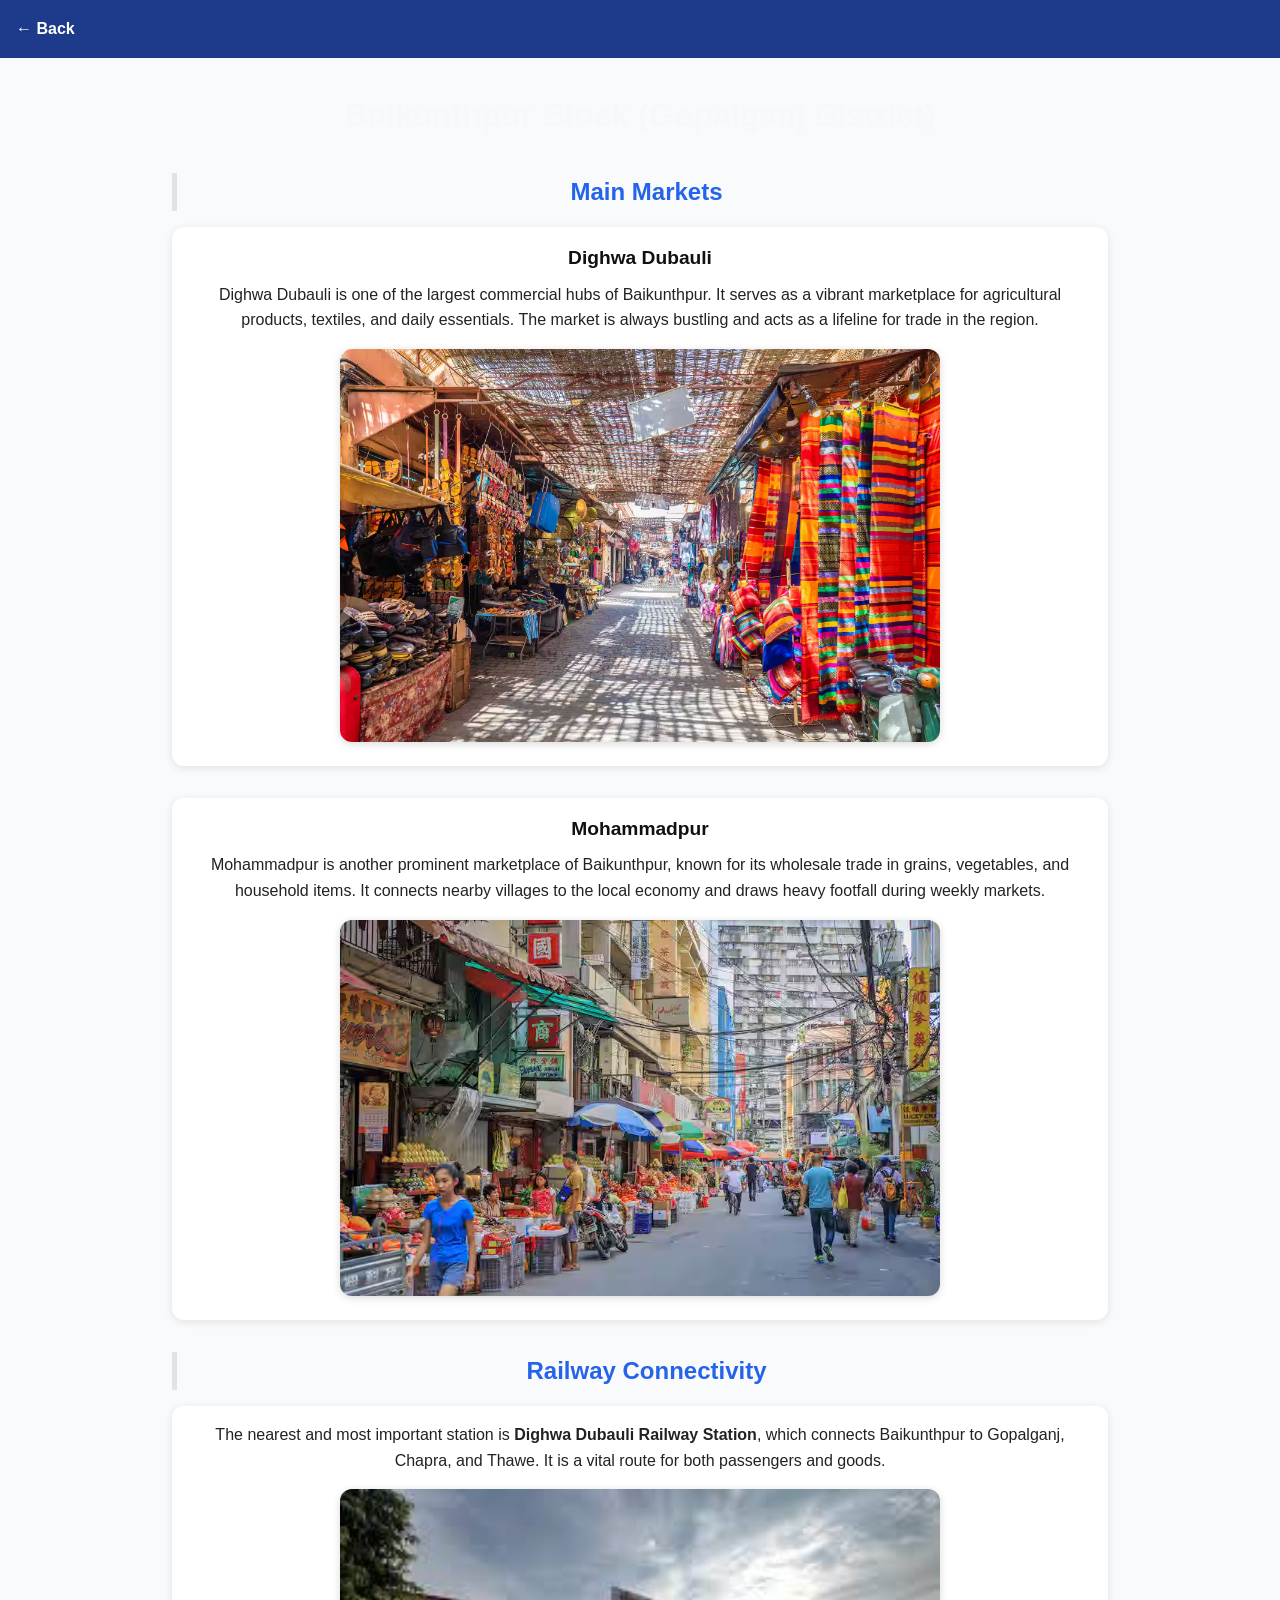
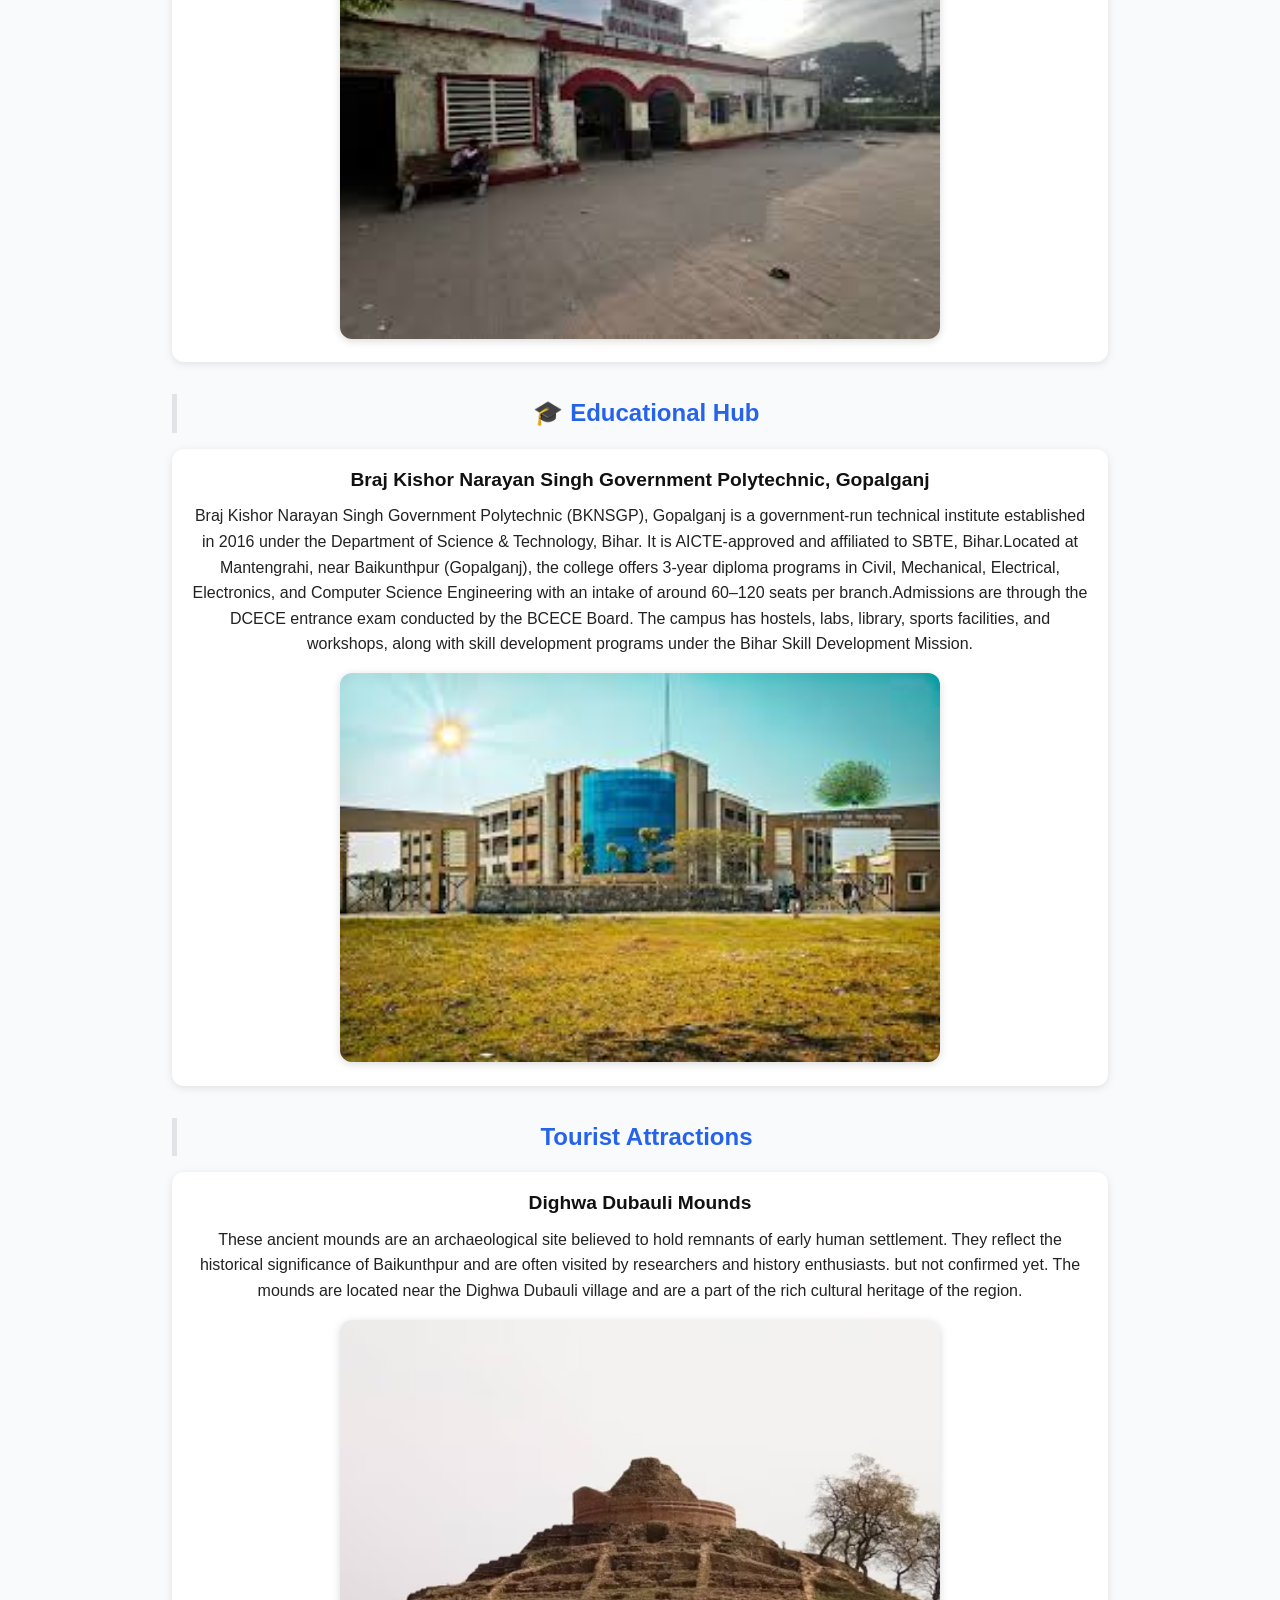
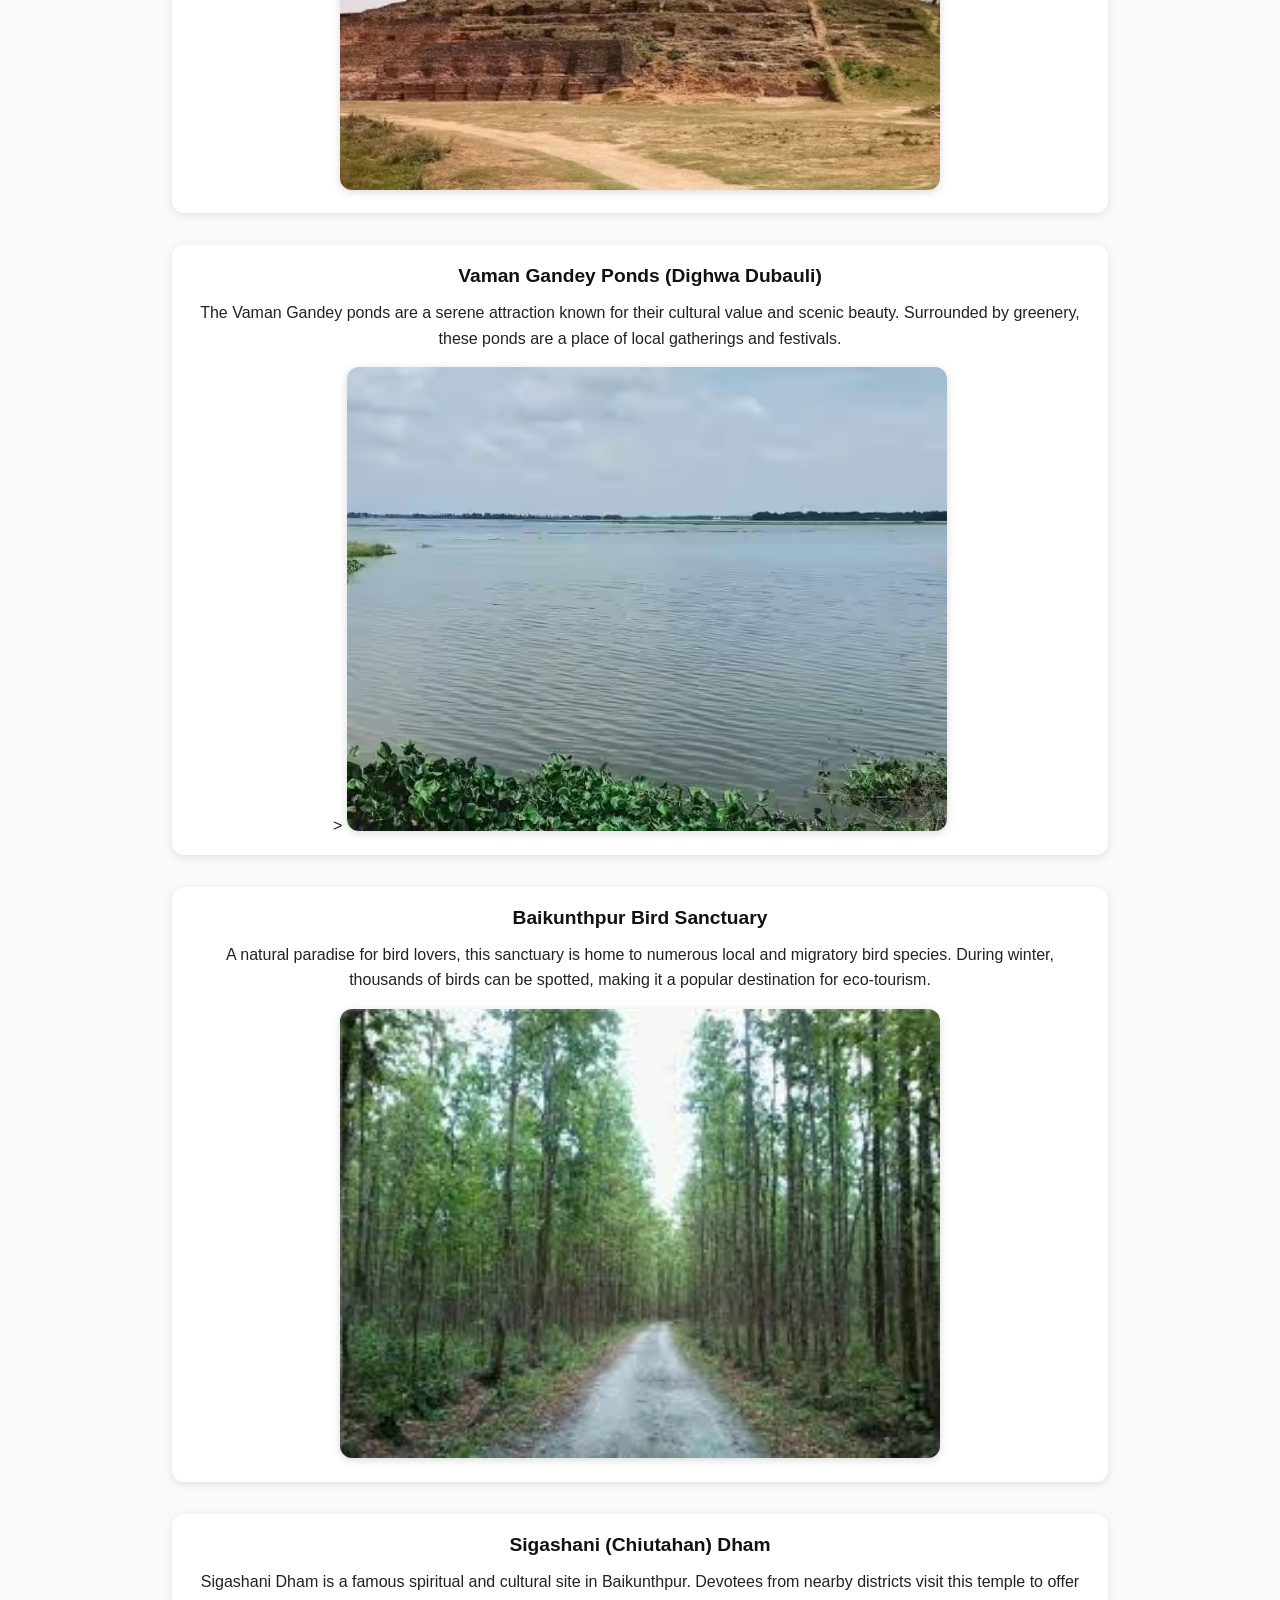
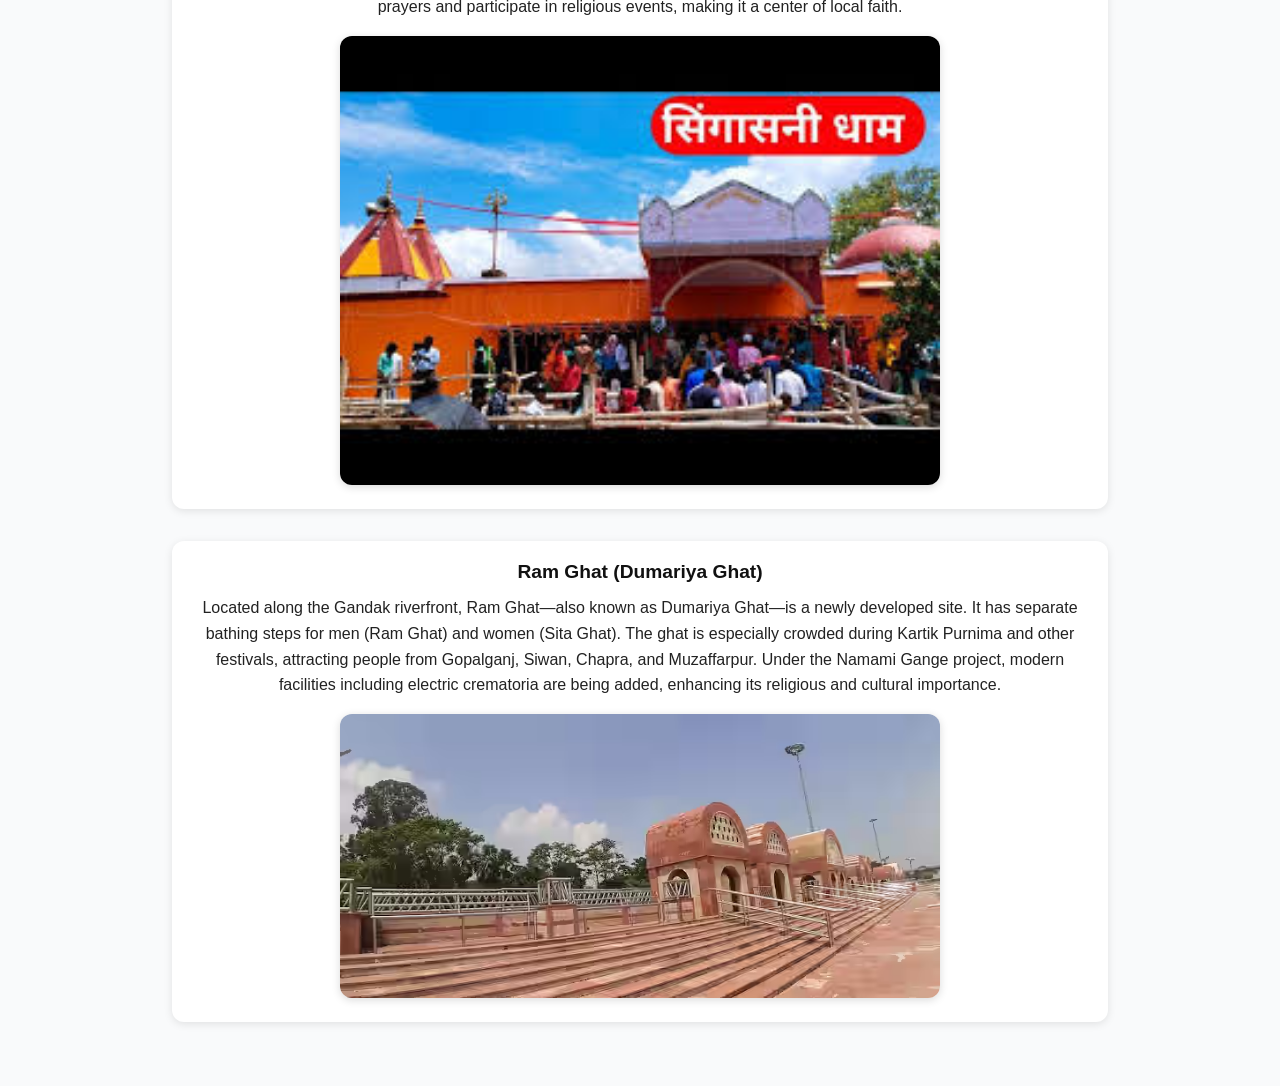
==== commit 24094074: "Add Barauli block page and update navigation/UI Added 'blocks/barauli.html' and related college imag" ====
--- a/blocks/baikunthpur.html
+++ b/blocks/baikunthpur.html
@@ -43,7 +43,7 @@
         <img src="./mohammadpur market.avif" alt="Mohammadpur Market">
       </div>
     </section>
-
+     
     <section>
       <h2>Railway Connectivity</h2>
       <div class="place">
@@ -56,6 +56,20 @@
       </div>
     </section>
 
+    <section>
+      <h2> 🎓 Educational Hub </h2>
+
+      <div class="place">
+        <h3>Braj Kishor Narayan Singh Government Polytechnic, Gopalganj</h3>
+        <p>
+           Braj Kishor Narayan Singh Government Polytechnic (BKNSGP), Gopalganj is a government-run technical institute established in 2016 under the Department of Science & Technology, Bihar.
+            It is AICTE-approved and affiliated to SBTE, Bihar.Located at Mantengrahi, near Baikunthpur (Gopalganj), 
+            the college offers 3-year diploma programs in Civil, Mechanical, Electrical, Electronics, 
+            and Computer Science Engineering with an intake of around 60–120 seats per branch.Admissions are through the DCECE entrance exam conducted by the BCECE Board. 
+            The campus has hostels, labs, library, sports facilities, and workshops, along with skill development programs under the Bihar Skill Development Mission.
+        </p>
+        <img src="./poltecnic college.jpeg" alt="Braj Kishor Narayan Singh Government Polytechnic">
+      </div>
     <section>
       <h2>Tourist Attractions</h2>
 
@@ -111,42 +125,4 @@
         <img src="./dumariya ghat.avif" alt="Dumariya Ghat Baikunthpur">
       </div>
     </section>
-    <!-- Footer -->
-    <footer class="footer">
-      <div class="footer-container">
-        <div class="footer-section">
-          <h3>Quick Links</h3>
-          <ul>
-            <li><a href="#yatra">Gopalganj Ki Yatra</a></li>
-            <li><a href="#">Astha Aur Aastha</a></li>
-            <li><a href="#">Rajwado Ki Kahani</a></li>
-            <li><a href="#">Tyohaar Ki Rangoli</a></li>
-            <li><a href="#">Swad Aur Sur</a></li>
-            <li><a href="#">Prakriti ka sparsh</a></li>
-          </ul>
-        </div>
-
-        <div class="footer-section">
-          <h3>Contact</h3>
-          <p>Email: jaiki@chaibyte.in</p>
-          <p>Phone: +91-99732------</p>
-          <p>Location: Gopalganj, Bihar, India</p>
-          <p>Postal Code: 841428</p>
-        </div>
-
-        <div class="footer-section">
-          <h3>Follow Us</h3>
-          <a href="https://instagram.com/jaiki_839" target="_blank"><i class="fab fa-instagram"></i></a>
-          <a href="https://github.com/Jaiki-839" target="_blank"><i class="fab fa-github"></i></a>
-          <a href="https://linkedin.com/Jaiki_839" target="_blank"><i class="fab fa-linkedin"></i></a>
-          <a href="https://x.com/Jaiki_Kushwaha" target="_blank"><i class="fab fa-twitter"></i></a>
-          <a href="https://www.chaibyte.in" target="_blank"><i class="fas fa-globe"></i></a>
-        </div>
-      </div>
-      <div class="footer-bottom">
-        <p>&copy; 2025 All Rights Reserved. Made by JAIKI KUSHWAHA</p>
-      </div>
-    </footer>
-  </main>
-</body>
-</html>
+  
--- a/style.css
+++ b/style.css
@@ -47,94 +47,63 @@
   100% { transform: rotate(360deg);}
 }
 
+/* NAV — compact look */
 .navbar {
-    background: #a54410;
-    width: 100%;
-    position: fixed;
-    top: 0;
-    left: 0;
-    z-index: 100;
+  background: #1e3a8a;    /* dark blue */
+  position: fixed;
+  top: 0; left: 0; width: 100%;
+  z-index: 1000;
 }
 .nav-container {
-    display: flex;
-    justify-content: flex-start;
-    align-items: center;
-    position: relative;
-    max-width: 1200px;
-    margin: 0 auto;
-    padding: 15px 20px;
-    width: 100%;
-    gap: 48px;
-}
-.logo {
-    color: white;
-    font-weight: bold;
-    font-size: 1.1rem;
-    margin-right: 200px; /* controls space between logo & menu links */
-}
-
-.nav-links {
-    list-style: none;
-    display: flex;
-    gap: 12px;
-    font-size: 0.9rem;
-    padding-left: 0;
-    margin: 0;
-}
-.nav-links li a {
-    display: flex;
-    align-items: center;
-    gap: 5px;  /* space between icon and text */
-    /* other styles */
-} 
-.nav-links li a {
-    color: white;
-    text-decoration: none;
-    padding: flex;
-    transition: background 0.3s, font-size 0.3s;
-    font-weight: 500;
-}
-
-.nav-links li a:hover {
-    text-decoration: underline;
-   size-adjust: 0.95;
-    background: rgba(250, 7, 7, 0.1);
-    size: 0.95;
-}
-.menu-toggle {
-    display: none;
-    cursor: pointer;
-}
-@media (max-width: 768px) {
-    .nav-container {
-        gap: 0;
-        padding: 10px 15px;
-    }
-    .nav-links {
-        display: none;
-        flex-direction: column;
-        align-items: flex-start;
-        background: #6b0f08;
-        position: absolute;
-        top: 100%;
-        left: 0;
-        width: 100vw;
-        min-width: 180px;
-        padding: 16px 0 12px 15px;
-        z-index: 999;
-        box-shadow: 0 4px 12px rgba(0,0,0,0.12);
-    }
-    .nav-links.show {
-        display: flex;
-    }
-    .menu-toggle {
-        display: block;
-        font-size: 1.8rem;
-        color: white;
-        position: absolute;
-        left: 50%;
-        transform: translateX(-50%);
-    }
+  display: flex; align-items: center; justify-content: space-between;
+  max-width: 1200px; margin: 0 auto; padding: 12px 20px;
+}
+.logo { color:#fff; font-weight:700; font-size:1.05rem; }
+
+/* desktop links compact */
+.nav-links{ list-style:none; display:flex; gap:14px; margin:0; padding:0; }
+.nav-links li{ position:relative; }
+.nav-links a{
+  display:flex; align-items:center; gap:6px;
+  color:#fff; text-decoration:none; font-weight:600;
+  font-size:.88rem;                /* smaller text */
+  padding:6px 10px; border-radius:4px;
+  white-space:nowrap;              /* single line label */
+  transition:background .25s ease;
+}
+.nav-links a span{ display:inline-block; max-width:100%; }
+.nav-links a i{ font-size:.95rem; }
+.nav-links a.active{ color:#f1e05a; }
+.nav-links a:hover{ background:rgba(255,255,255,.15); }
+
+/* Tooltip (shows full name) */
+.has-tip{ position:relative; }
+@media (hover:hover){  /* only on devices that support hover */
+  .has-tip:hover::after{
+    content: attr(data-tip);
+    position:absolute; left:0; top:calc(100% + 8px);
+    background: rgba(0,0,0,.9); color:#fff; font-size:.85rem; font-weight:600;
+    padding:6px 10px; border-radius:6px; white-space:nowrap;
+    box-shadow:0 4px 12px rgba(0,0,0,.25);
+  }
+  .has-tip:hover::before{
+    content:""; position:absolute; left:12px; top:100%;
+    border:6px solid transparent; border-top-color:rgba(0,0,0,.9);
+  }
+}
+
+/* Mobile toggle */
+.menu-toggle{ display:none; color:#fff; font-size:1.7rem; cursor:pointer; }
+@media (max-width:768px){
+  .menu-toggle{ display:block; }
+  .nav-links{
+    flex-direction:column; align-items:flex-start;
+    background:#16275f; width:100%; max-height:0; overflow:hidden;
+    transition:max-height .35s ease, padding .25s ease; margin-top:10px; border-radius:0 0 8px 8px;
+  }
+  .nav-links.show{ max-height:420px; padding:10px 0; }
+  .nav-links li{ width:100%; }
+  .nav-links a{ width:100%; padding:10px 16px; }
 }
 
 
@@ -177,9 +146,10 @@
     font-size: 3rem;
     font-weight: bold;
     text-shadow: 2px 2px 10px rgba(0,0,0,0.5);
-    animation: slideIn 1.5s ease-out forwards;
+    animation: slideIn 3s ease-out forwards;
     opacity: 0;
 }
+
 
 .hero-text p {
     font-size: 1.2rem;
@@ -450,7 +420,7 @@
 
 h1 {
   font-size: 2rem;
-  color: #1e3a8a;
+  color: #f7f8fa;
   margin-bottom: 1.5rem;
   text-align: center;
 }
@@ -495,108 +465,85 @@
 
 /* Footer */
 footer {
+  background: url("./cq5dam.web.1280.765.jpeg") no-repeat center center/cover;
+  position: relative;
+  color: #fff;
+  font-family: Arial, sans-serif;
+  padding: 40px 20px 0;
+}
+
+/* Overlay for readability */
+footer::before {
+  content: "";
+  position: absolute;
+  inset: 0;
+  background: rgba(0, 0, 0, 0.7); /* dark overlay */
+  z-index: 1;
+}
+
+/* Put all footer content above overlay */
+.footer-container, .footer-bottom {
+  position: relative;
+  z-index: 2;
+}
+
+.footer-container {
+  display: flex;
+  flex-wrap: wrap;
+  justify-content: space-between;
+  gap: 30px;
+}
+
+.footer-section {
+  flex: 1 1 200px;
+}
+
+.footer-section h4 {
+  color: #ff9800;
+  margin-bottom: 12px;
+  border-bottom: 2px solid #ff9800;
+  display: inline-block;
+  padding-bottom: 5px;
+}
+
+.footer-section a {
+  color: #ddd;
+  text-decoration: none;
+  display: block;
+  margin: 6px 0;
+  transition: all 0.3s ease;
+}
+
+
+.footer-section a:hover {
+  color: #ff9800;
+  padding-Right: 6px;
+  text-decoration: underline;
+}
+ 
+.footer-section p {
+  margin: 6px 0;
+  color: #ccc;
+}
+
+
+.social-icons a {
+  font-size: 1.4rem;
+  margin: 0 8px;
+  color: #fff;
+  transition: all 0.3s ease;
+}
+
+.social-icons a:hover {
+  color: #ff9800;
+  transform: scale(1.2);
+}
+
+.footer-bottom {
+  background: rgba(0, 0, 0, 0.6);
   text-align: center;
-  padding: 1rem;
-  margin-top: 2rem;
-  color: #555;
+  padding: 12px;
   font-size: 0.9rem;
-  border-top: 1px solid #ddd;
-}
-
-/* Responsive */
-@media (max-width: 768px) {
-  main.block-detail-page {
-    padding: 1rem;
-  }
-  h1 {
-    font-size: 1.5rem;
-  }
-  h2 {
-    font-size: 1.2rem;
-  }
-  .place img {
-    max-width: 100%;
-  }
-}
-
-
-
-/* Footer */
-.footer {
-    background-color: #8c1a12;
-    color: white;
-    padding: 40px 20px 20px;
-}
-
-.footer-container {
-    display: flex;
-    justify-content: space-between;
-    flex-wrap: wrap;
-    max-width: 1100px;
-    margin: auto;
-}
-
-.footer-section {
-    flex: 1;
-    min-width: 250px;
-    margin: 10px 15px;
-}
-
-.footer-section h3 {
-    border-bottom: 2px solid #d14a4a;
-    padding-bottom: 5px;
-    margin-bottom: 12px;
-    font-size: 1.1rem;
-}
-
-.footer-section ul {
-    list-style: none;
-    padding: 0;
-}
-.footer-section ul li {
-    margin: 6px 0;
-}
-.footer-section ul li a {
-    color: #f0f0f0;
-    text-decoration: none;
-    transition: color 0.3s ease;
-}
-.footer-section ul li a:hover {
-    color: #ffcc00;
-}
-
-.footer-section p {
-    margin: 6px 0;
-    font-size: 0.95rem;
-}
-
-.footer-section a i {
-    font-size: 20px;
-    color: #ccc;
-    margin-right: 10px;
-    transition: color 0.3s ease;
-}
-.footer-section a i:hover {
-    color: #ffcc00;
-}
-
-.footer-bottom {
-    text-align: center;
-    border-top: 1px solid rgba(255,255,255,0.2);
-    padding-top: 10px;
-    margin-top: 20px;
-    font-size: 0.85rem;
-}
-
-@media (max-width: 768px) {
-    .footer-container {
-        flex-direction: column;
-        text-align: center;
-    }
-    .footer-section {
-        margin: 15px 0;
-    }
-    .footer-section a i {
-        margin: 0 8px;
-    }
-}
+  margin-top: 20px;
+  color: #fff;
+}
